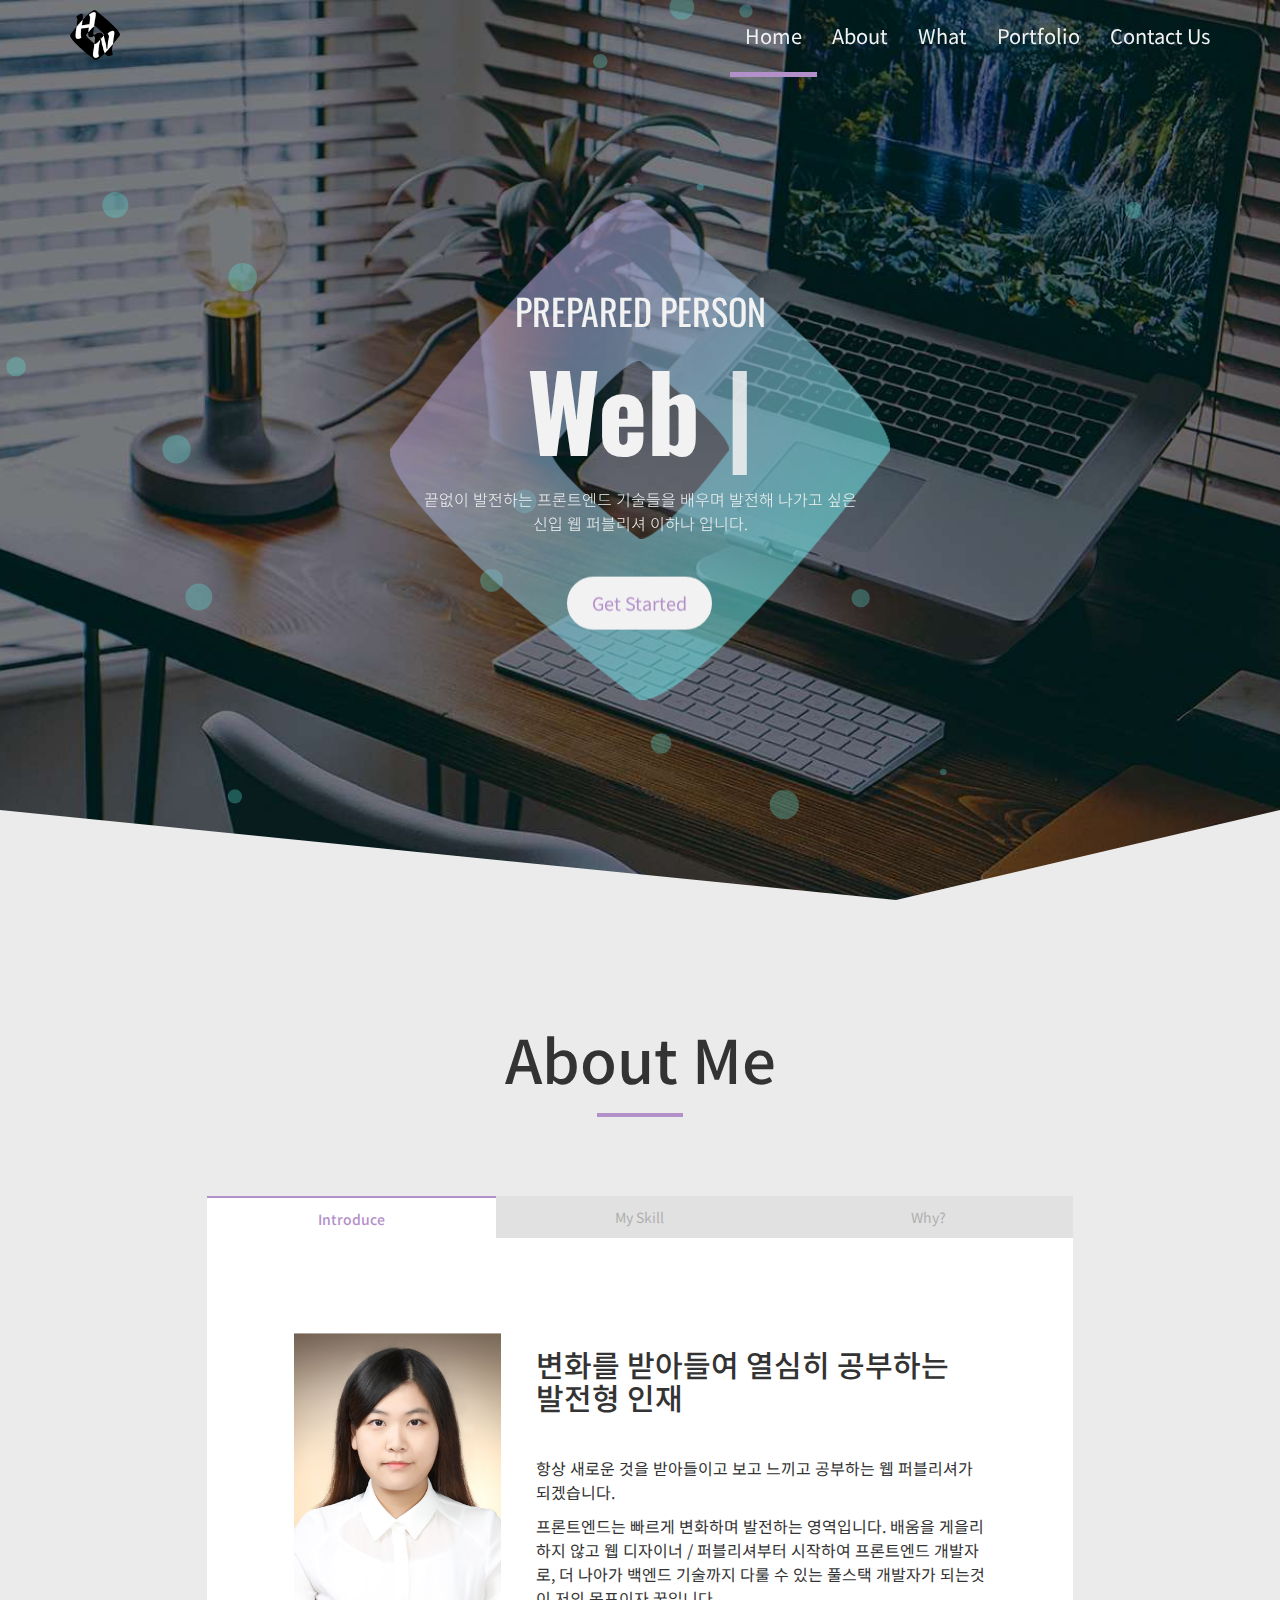
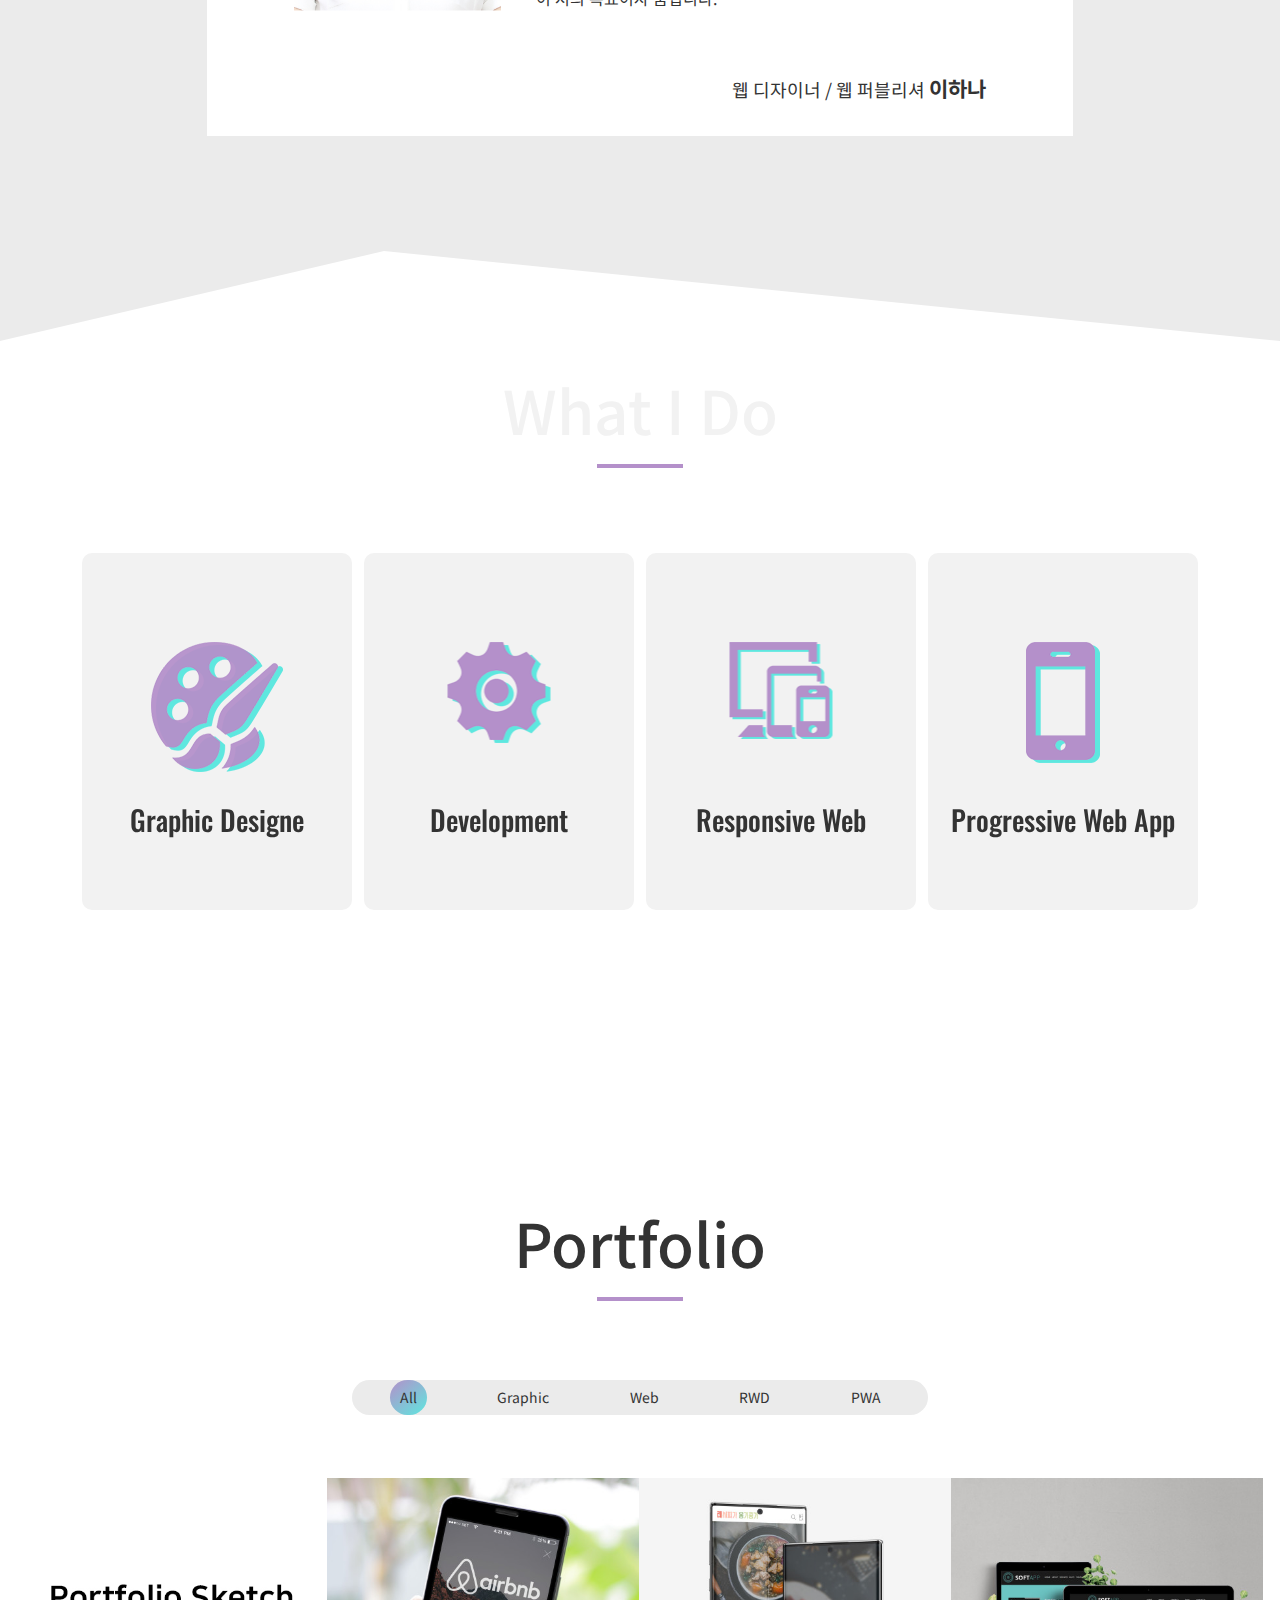
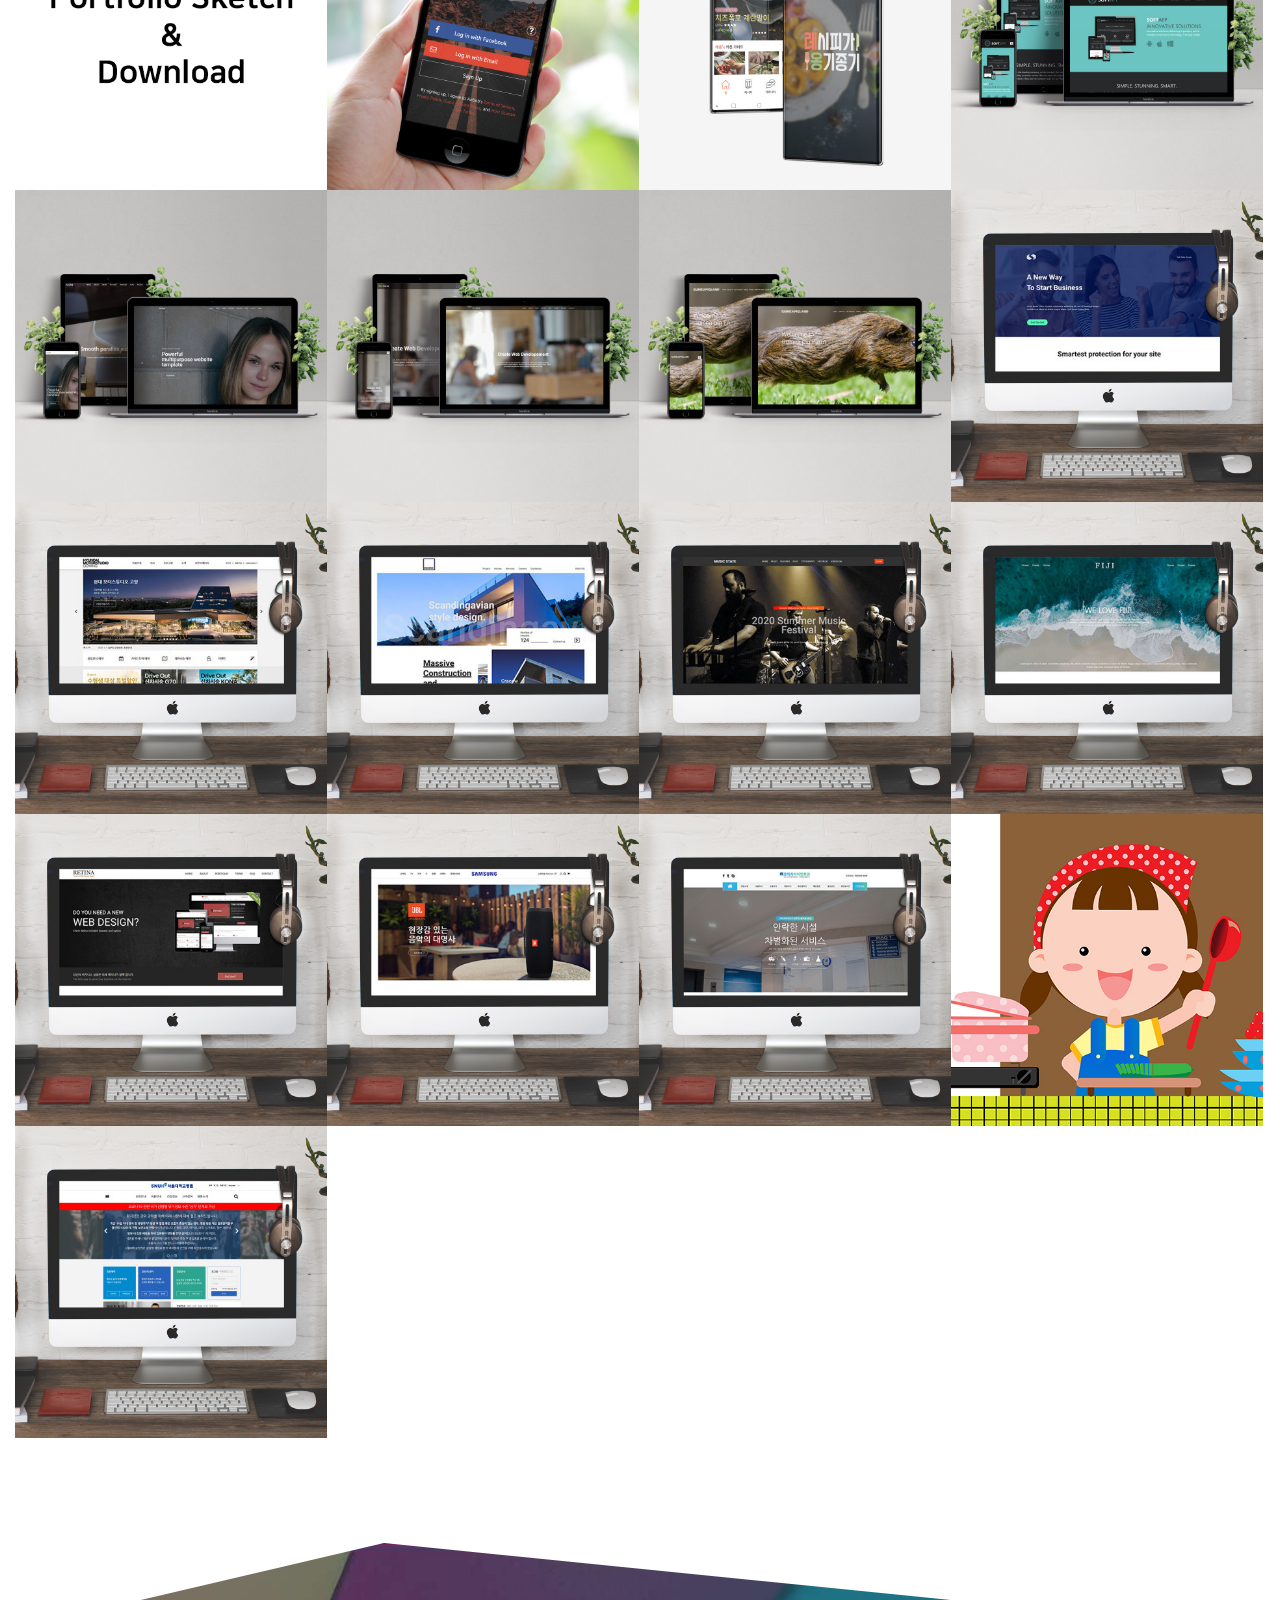
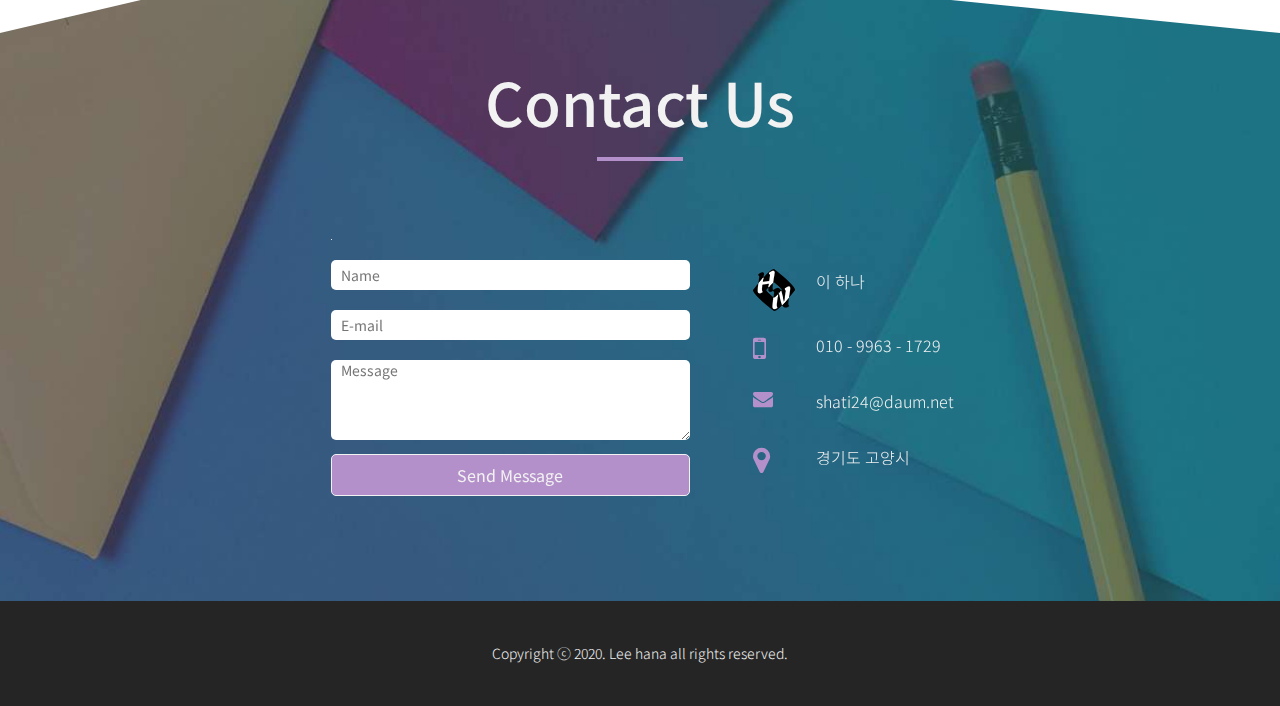
==== html/main.html @ acd7d1dd "MyPortfolio" ====
<!DOCTYPE html>
<html lang="en">

<head>
  <meta charset="UTF-8">
  <meta name="viewport" content="width=device-width, initial-scale=1.0">
  <title>Hana's Portfolio</title>

  <link rel="stylesheet" href="../css/main.css">
  <link rel="stylesheet" href="../css/bootstrap.min.css">
  <link rel="stylesheet" href="../css/font-awesome.min.css">
  <link rel="stylesheet" href="../css/cubeportfolio.min.css">
  <link rel="stylesheet" href="../css/hover-min.css">

</head>

<body data-spy="scroll" data-target="#navi">

  <!-- Navi Area Start -->

  <nav class='navbar navbar-default' id="navi">
    <div class='container'>


      <!-- Brand and mobile Button display -->
      <div class='navbar-header'>

        <!-- Mobile Button Start -->
        <button type='button' class='navbar-toggle collapsed' data-toggle='collapse' data-target='#gnb'>
          <span class='sr-only'>Toggle navigation</span>
          <span class='icon-bar'></span>
          <span class='icon-bar'></span>
          <span class='icon-bar'></span>
        </button>

        <!-- Site Logo Start -->
        <h1><a class='navbar-brand' href='#intro'>HN</a></h1>

      </div>

      <!-- Collect the nav links, forms, and other content for toggling -->
      <div class='collapse navbar-collapse' id='gnb'>

        <ul class='nav navbar-nav navbar-right'>
          <li><a href='#intro'>Home</a></li>
          <li><a href='#about'>About</a></li>
          <li><a href='#what'>What</a></li>
          <li><a href='#portfolio'>Portfolio</a></li>
          <li><a href='#contact'>Contact Us</a></li>
        </ul>

      </div><!-- /.navbar-collapse -->
    </div><!-- /.container-fluid -->
  </nav>

  <!-- Navi Area End -->


  <!-- Intro Area Start -->
  <div id="intro">

    <div id="particles-js"></div>
    <div class="container">
      <div class="text-box">
        <div class="text">
          <h2>PREPARED PERSON</h2>
          <h3>Web<span class="typing"></span></h3>
          <p>끝없이 발전하는 프론트엔드 기술들을 배우며 발전해 나가고 싶은<br>신입 웹 퍼블리셔 이하나 입니다. </p>
          <a href="#about" class="hvr-pop">Get Started</a>
        </div>
        <div class="text-m">
          <h2>PREPARED PERSON</h2>
          <h3>Web<br><span class="typing"></span></h3>
          <p>끝없이 발전하는 프론트엔드 기술들을 배우며 발전해 나가고 싶은<br>신입 웹 퍼블리셔 이하나 입니다. </p>
          <a href="#about" class="hvr-pop">Get Started</a>
        </div>
      </div>
    </div>


    <div class="bottom-path">
      <div class="left"></div>
      <div class="right"></div>
    </div>


  </div> <!-- Intro Area End -->


  <!-- About Area Start -->
  <div id="about">
    <div class="container">
      <h2 class="title">About Me</h2>

      <div class="tab-wrap">

        <ul>
          <li>
            <a href="#" onclick="return false" class="tab1">Introduce</a>
            <div class="tab-content tab-content1">
              <div class="left-box">
                <img src="../images/me.jpg" alt="myphoto">
              </div>
              <div class="right-box">
                <h2>변화를 받아들여 열심히 공부하는<br> 발전형 인재</h2>
                <p>항상 새로운 것을 받아들이고 보고 느끼고 공부하는 웹 퍼블리셔가 되겠습니다.</p>
                <p>프론트엔드는 빠르게 변화하며 발전하는 영역입니다. 배움을 게을리하지 않고 웹 디자이너 / 퍼블리셔부터 시작하여 프론트엔드 개발자로, 더 나아가 백엔드 기술까지 다룰 수 있는 풀스택 개발자가 되는것이 저의 목표이자 꿈입니다.</p>
                <p>
                  웹 디자이너 / 웹 퍼블리셔 <span>이하나</span>
                </p>
              </div>
            </div>
          </li>

          <li>
            <a href="#" onclick="return false" class="tab2">My Skill</a>
            <div class="tab-content tab-content2">
              <ul>
                <li>
                  <div>
                    <div>
                      <img src="../images/photoshop.png" alt="Photoshop-icon">

                      Photoshop
                    </div>

                    <span class="incrementalNumber" set-time="3000" set-text="%" data-value="95"></span>
                  </div>
                  <div class="progress">
                    <div class="progress-bar progress-bar1" role="progressbar" aria-valuenow="95" aria-valuemin="0"
                      aria-valuemax="100" style="width: 95%;">
                      <span class="sr-only">95% Complete</span>
                    </div>
                  </div>
                </li>
                <li>
                  <div>
                    <div>
                      <img src="../images/html5.png" alt="HTML5-icon">HTML5
                    </div> <span class="incrementalNumber" set-time="3000" set-text="%" data-value="85"></span>
                  </div>
                  <div class="progress">
                    <div class="progress-bar progress-bar2" role="progressbar" aria-valuenow="85" aria-valuemin="0"
                      aria-valuemax="100" style="width: 85%;">
                      <span class="sr-only">85% Complete</span>
                    </div>
                  </div>
                </li>
                <li>

                  <div>
                    <div>
                      <img src="../images/css3.png" alt="CSS3-icon">CSS3
                    </div><span class="incrementalNumber" set-time="3000" set-text="%" data-value="85"></span>
                  </div>
                  <div class="progress">
                    <div class="progress-bar progress-bar3" role="progressbar" aria-valuenow="85" aria-valuemin="0"
                      aria-valuemax="100" style="width: 85%;">
                      <span class="sr-only">85% Complete</span>
                    </div>
                  </div>
                </li>
                <li>

                  <div>
                    <div>
                      <img src="../images/jq.png" alt="JQ-icon">JS/JQ
                    </div><span class="incrementalNumber" set-time="3000" set-text="%" data-value="75"></span>
                  </div>
                  <div class="progress">
                    <div class="progress-bar progress-bar4" role="progressbar" aria-valuenow="75" aria-valuemin="0"
                      aria-valuemax="100" style="width: 75%;">
                      <span class="sr-only">75% Complete</span>
                    </div>
                  </div>
                </li>
              </ul>
            </div>
          </li>

          <li>
            <a href="#" onclick="return false" class="tab3">Why?</a>
            <div class="tab-content tab-content3">
              <h2>Why Choos Me?</h2>
              <div>
                <div class="hvr-float">
                  <div class="icon-box">
                    <i class='fa fa-user' aria-hidden='true'></i>
                  </div>
                  <div class="text-box">
                    <h3>성실함</h3>
                    <p>끊임없이 배우는 웹 퍼블리셔가 되겠습니다.</p>
                  </div>
                </div>
                <div class="hvr-float">
                  <div class="icon-box">
                    <i class="fa fa-handshake-o" aria-hidden="true"></i>
                  </div>
                  <div class="text-box">
                    <h3>사교성</h3>
                    <p>모나지 않은 성격으로 모두와 조화롭게 어울립니다.</p>
                  </div>
                </div>
                <div class="hvr-float">
                  <div class="icon-box">
                    <i class="fa fa-sun-o" aria-hidden="true"></i>
                  </div>
                  <h3>긍정적</h3>
                  <p>긍정적인 생각은 곧 넓은 시야를 뜻합니다.</p>
                </div>
              </div>
            </div>
          </li>
        </ul>
      </div>
    </div>
  </div> <!-- About Area End -->


  <!-- What Area Start -->
  <div id="what" class="jarallax">
    <div class="container">
      <h2 class="title">What I Do</h2>
      <div class="contents">
        <div class="box box1 hvr-bob">
          <div class="content-box">
            <div class="img-box">
              <img src="../images/icons1.png" alt="icon1">
            </div>
            <h3>Graphic Designe</h3>
            <p>Adobe Photoshop과 Illustrator를 사용하여 다양한 배너와 로고아이콘 및 웹 사이트 개발 전 시안 작업을 할 수 있습니다.</p>
          </div>
        </div>
        <div class="box box2 hvr-bob">
          <div class="content-box">
            <div class="img-box">
              <img src="../images/icons2.png" alt="icon2">
            </div>
            <h3>Development</h3>
            <p>HTML5를 사용하여 웹 사이트의 구조를 잡고 CSS3로 레이아웃 배치 및 구체적인 디자인을 잡을 수 있습니다. 그리고 Javascript & jQuery 를 사용하여 웹 페이지를 유연하게 조작할 수 있게 합니다.</p>
          </div>
        </div>
        <div class="box box3 hvr-bob">
          <div class="content-box">
            <div class="img-box">
              <img src="../images/icons3.png" alt="icon3">
            </div>
            <h3>Responsive Web</h3>
            <p>Bootstrap을 메인으로 레이아웃을 잡고 CSS의 Media query 기능을 사용하여 데스크탑부터 모바일까지 전기종 호환되는 반응형 웹 사이트를 만들 수 있습니다.</p>
          </div>
        </div>
        <div class="box box4 hvr-bob">
          <div class="content-box">
            <div class="img-box">
              <img src="../images/icons4.png" alt="icon4">
            </div>
            <h3>Progressive Web App</h3>
            <p>뛰어난 브라우저의 성능을 이용하여 앱보다 접근성이 좋으며 설치도 가능한 웹 앱을 만들 수 있습니다.</p>
          </div>
        </div>
      </div>
    </div>

    <div class="top-path">
      <div class="left"></div>
      <div class="right"></div>
    </div>
    <div class="bottom-path">
      <div class="left"></div>
      <div class="right"></div>
    </div>

  </div> <!-- What Area End -->


  <!-- Portfolio Area Start -->
  <div id="portfolio">
    <div class="container-fluid">
      <h2 class="title">Portfolio</h2>

      <!-- Portfolio Menu -->
      <div id="filters-container">
        <div class="cbp-filter-item" data-filter="*">All</div>
        <div class="cbp-filter-item" data-filter=".g1">Graphic</div>
        <div class="cbp-filter-item" data-filter=".g2">Web</div>
        <div class="cbp-filter-item" data-filter=".g3">RWD</div>
        <div class="cbp-filter-item" data-filter=".g4">PWA</div>
      </div>

      <!-- Portfolio Gallery -->
      <div id="grid-container">

        <!-- gallery 00 Portfolio zip -->
        <div class="cbp-item g1">
          <div class="item">
            <img src="../images/portfolio/thumbnail/p00.jpg" alt="Photo0">
            <div class="caption-border">
              <div class="caption-bg">
                <div class="caption">
                  <h3>Portfolio Sketch&Download</h3>
                  <p>포트폴리오 구상도 스케치 이미지 감상 및 완성본 파일을 다운받으실 수 있습니다.</p>
                  <div class="link">
                    <a href="../images/portfolio/graphic/p00.jpg" class="cbp-lightbox" data-filter="Artwork1"
                      data-toggle="tooltip" data-placement="bottom" title="스케치 보기"><i class="fa fa-arrows-alt"
                        aria-hidden="true"></i></a>
                    <a href="https://drive.google.com/drive/folders/15sq3j3yYsKRXncVCGiy40mBu8scGSSAk?usp=sharing" data-toggle="tooltip" data-placement="bottom" title="포트폴리오 다운받기" target="_blank" target="_blank" target="_blank"><i class="fa fa-link"
                        aria-hidden="true"></i></a>
                  </div>
                </div>
              </div>
            </div>
          </div>
        </div>

        <!-- gallery 01 Graphic -->
        <div class="cbp-item g1">
          <div class="item">
            <img src="../images/portfolio/thumbnail/p01.jpg" alt="Photo1">
            <div class="caption-border">
              <div class="caption-bg">
                <div class="caption">
                  <h3>Graphic Design</h3>
                  <p>Adobe Photoshop을 사용하여 제작한 웹앱 메인페이지 디자인</p>
                  <div class="link">
                    <a href="../images/portfolio/graphic/p01.jpg" class="cbp-lightbox" data-filter="Artwork1"
                      data-toggle="tooltip" data-placement="bottom" title="이미지 보기"><i class="fa fa-arrows-alt"
                        aria-hidden="true"></i></a>
                    
                  </div>
                </div>
              </div>
            </div>
          </div>
        </div>

        <!-- gallery 02 PWA -->
        <div class="cbp-item g4">
          <div class="item">
            <img src="../images/portfolio/thumbnail/pwa.jpg" alt="Photo1">
            <div class="caption-border">
              <div class="caption-bg">
                <div class="caption">
                  <h3>Progressive Web App</h3>
                  <p>ID:reon / PW:1234</p>
                  <div class="link">
                    <a href="../images/portfolio/PWA/pwa.jpg" class="cbp-lightbox" data-filter="Artwork1"
                      data-toggle="tooltip" data-placement="bottom" title="이미지 보기"><i class="fa fa-arrows-alt"
                        aria-hidden="true"></i></a>
                    <a href="http://diti13.dothome.co.kr/" data-toggle="tooltip" data-placement="bottom" title="웹 사이트로 이동" target="_blank"><i class="fa fa-link"
                        aria-hidden="true"></i></a>
                  </div>
                </div>
              </div>
            </div>
          </div>
        </div>

        <!-- gallery 03 RWD -->
        <div class="cbp-item g3">
          <div class="item">
            <img src="../images/portfolio/thumbnail/rwd-p4.jpg" alt="Photo1">
            <div class="caption-border">
              <div class="caption-bg">
                <div class="caption">
                  <h3>Responsive Web</h3>
                  <p>SOFTAPP 카피사이트</p>
                  <div class="link">
                    <a href="../images/portfolio/rwd/rwd-p4.jpg" class="cbp-lightbox" data-filter="Artwork1"
                      data-toggle="tooltip" data-placement="bottom" title="이미지 보기"><i class="fa fa-arrows-alt"
                        aria-hidden="true"></i></a>
                    <a href="http://shati24.dothome.co.kr/res-project4" data-toggle="tooltip" data-placement="bottom" title="웹 사이트로 이동" target="_blank" target="_blank" target="_blank"><i class="fa fa-link"
                        aria-hidden="true"></i></a>
                  </div>
                </div>
              </div>
            </div>
          </div>
        </div>

        <!-- gallery 04 RWD  -->
        <div class="cbp-item g3">
          <div class="item">
            <img src="../images/portfolio/thumbnail/rwd-p3.jpg" alt="Photo1">
            <div class="caption-border">
              <div class="caption-bg">
                <div class="caption">
                  <h3>Responsive Web</h3>
                  <p>ASSAN 카피사이트</p>
                  <div class="link">
                    <a href="../images/portfolio/rwd/rwd-p3.jpg" class="cbp-lightbox" data-filter="Artwork1"
                      data-toggle="tooltip" data-placement="bottom" title="이미지 보기"><i class="fa fa-arrows-alt"
                        aria-hidden="true"></i></a>
                    <a href="http://shati24.dothome.co.kr/res-project3" data-toggle="tooltip" data-placement="bottom" title="웹 사이트로 이동" target="_blank" target="_blank" target="_blank"><i class="fa fa-link"
                        aria-hidden="true"></i></a>
                  </div>
                </div>
              </div>
            </div>
          </div>
        </div>

        <!-- gallery 05 RWD  -->
        <div class="cbp-item g3">
          <div class="item">
            <img src="../images/portfolio/thumbnail/rwd-p1.jpg" alt="Photo1">
            <div class="caption-border">
              <div class="caption-bg">
                <div class="caption">
                  <h3>Responsive Web</h3>
                  <p>Alia Corns 카피사이트</p>
                  <div class="link">
                    <a href="../images/portfolio/rwd/rwd-p1.jpg" class="cbp-lightbox" data-filter="Artwork1"
                      data-toggle="tooltip" data-placement="bottom" title="이미지 보기"><i class="fa fa-arrows-alt"
                        aria-hidden="true"></i></a>
                    <a href="http://shati24.dothome.co.kr/res-project1" data-toggle="tooltip" data-placement="bottom" title="웹 사이트로 이동" target="_blank"><i class="fa fa-link"
                        aria-hidden="true"></i></a>
                  </div>
                </div>
              </div>
            </div>
          </div>
        </div>

        <!-- gallery 06 RWD  -->
        <div class="cbp-item g3">
          <div class="item">
            <img src="../images/portfolio/thumbnail/rwd-p2.jpg" alt="Photo1">
            <div class="caption-border">
              <div class="caption-bg">
                <div class="caption">
                  <h3>Responsive Web</h3>
                  <p>SheepLand 커스텀 카피사이트</p>
                  <div class="link">
                    <a href="../images/portfolio/rwd/rwd-p2.jpg" class="cbp-lightbox" data-filter="Artwork1"
                      data-toggle="tooltip" data-placement="bottom" title="이미지 보기"><i class="fa fa-arrows-alt"
                        aria-hidden="true"></i></a>
                    <a href="http://shati24.dothome.co.kr/res-project2" data-toggle="tooltip" data-placement="bottom" title="웹 사이트로 이동" target="_blank"><i class="fa fa-link"
                        aria-hidden="true"></i></a>
                  </div>
                </div>
              </div>
            </div>
          </div>
        </div>


        <!-- gallery 07 web  -->
        <div class="cbp-item g2">
          <div class="item">
            <img src="../images/portfolio/thumbnail/w-g2.jpg" alt="Photo1">
            <div class="caption-border">
              <div class="caption-bg">
                <div class="caption">
                  <h3>Web Site</h3>
                  <p>사선형 디자인 웹 사이트</p>
                  <div class="link">
                    <a href="../images/portfolio/web/w-g2.jpg" class="cbp-lightbox" data-filter="Artwork1"
                      data-toggle="tooltip" data-placement="bottom" title="이미지 보기"><i class="fa fa-arrows-alt"
                        aria-hidden="true"></i></a>
                    <a href="http://shati24.dothome.co.kr/project0/02" data-toggle="tooltip" data-placement="bottom" title="웹 사이트로 이동" target="_blank"><i class="fa fa-link"
                        aria-hidden="true"></i></a>
                  </div>
                </div>
              </div>
            </div>
          </div>
        </div>

        <!-- gallery 08 web  -->
        <div class="cbp-item g2">
          <div class="item">
            <img src="../images/portfolio/thumbnail/w-s1.jpg" alt="Photo1">
            <div class="caption-border">
              <div class="caption-bg">
                <div class="caption">
                  <h3>Web Site</h3>
                  <p>고양모터스 카피 사이트</p>
                  <div class="link">
                    <a href="../images/portfolio/web/w-s1.jpg" class="cbp-lightbox" data-filter="Artwork1"
                      data-toggle="tooltip" data-placement="bottom" title="이미지 보기"><i class="fa fa-arrows-alt"
                        aria-hidden="true"></i></a>
                    <a href="http://shati24.dothome.co.kr/project7" data-toggle="tooltip" data-placement="bottom" title="웹 사이트로 이동" target="_blank"><i class="fa fa-link"
                        aria-hidden="true"></i></a>
                  </div>
                </div>
              </div>
            </div>
          </div>
        </div>



        <!-- gallery 09 web  -->
        <div class="cbp-item g2">
          <div class="item">
            <img src="../images/portfolio/thumbnail/w-p4.jpg" alt="Photo1">
            <div class="caption-border">
              <div class="caption-bg">
                <div class="caption">
                  <h3>Web Site</h3>
                  <p>Massive Home 웹 사이트 카피</p>
                  <div class="link">
                    <a href="../images/portfolio/web/w-p4.jpg" class="cbp-lightbox" data-filter="Artwork1"
                      data-toggle="tooltip" data-placement="bottom" title="이미지 보기"><i class="fa fa-arrows-alt"
                        aria-hidden="true"></i></a>
                    <a href="http://shati24.dothome.co.kr/project4" data-toggle="tooltip" data-placement="bottom" title="웹 사이트로 이동" target="_blank"><i class="fa fa-link"
                        aria-hidden="true"></i></a>
                  </div>
                </div>
              </div>
            </div>
          </div>
        </div>

        <!-- gallery 10 web  -->
        <div class="cbp-item g2">
          <div class="item">
            <img src="../images/portfolio/thumbnail/w-p6.jpg" alt="Photo1">
            <div class="caption-border">
              <div class="caption-bg">
                <div class="caption">
                  <h3>Web Site</h3>
                  <p>Music State 웹 사이트 카피</p>
                  <div class="link">
                    <a href="../images/portfolio/web/w-p6.jpg" class="cbp-lightbox" data-filter="Artwork1"
                      data-toggle="tooltip" data-placement="bottom" title="이미지 보기"><i class="fa fa-arrows-alt"
                        aria-hidden="true"></i></a>
                    <a href="http://shati24.dothome.co.kr/project6" data-toggle="tooltip" data-placement="bottom" title="웹 사이트로 이동" target="_blank"><i class="fa fa-link"
                        aria-hidden="true"></i></a>
                  </div>
                </div>
              </div>
            </div>
          </div>
        </div>

        <!-- gallery 11 web  -->
        <div class="cbp-item g2">
          <div class="item">
            <img src="../images/portfolio/thumbnail/w-g1.jpg" alt="Photo1">
            <div class="caption-border">
              <div class="caption-bg">
                <div class="caption">
                  <h3>Web Site</h3>
                  <p>FIJI 디자인 카피</p>
                  <div class="link">
                    <a href="../images/portfolio/web/w-g1.jpg" class="cbp-lightbox" data-filter="Artwork1"
                      data-toggle="tooltip" data-placement="bottom" title="이미지 보기"><i class="fa fa-arrows-alt"
                        aria-hidden="true"></i></a>
                    <a href="http://shati24.dothome.co.kr/project0/01" data-toggle="tooltip" data-placement="bottom" title="웹 사이트로 이동" target="_blank"><i class="fa fa-link"
                        aria-hidden="true"></i></a>
                  </div>
                </div>
              </div>
            </div>
          </div>
        </div>

        <!-- gallery 12 web  -->
        <div class="cbp-item g2">
          <div class="item">
            <img src="../images/portfolio/thumbnail/w-p7.jpg" alt="Photo1">
            <div class="caption-border">
              <div class="caption-bg">
                <div class="caption">
                  <h3>Web Site</h3>
                  <p>레티나 에이전시 카피사이트</p>
                  <div class="link">
                    <a href="../images/portfolio/web/w-p7.jpg" class="cbp-lightbox" data-filter="Artwork1"
                      data-toggle="tooltip" data-placement="bottom" title="이미지 보기"><i class="fa fa-arrows-alt"
                        aria-hidden="true"></i></a>
                    <a href="http://shati24.dothome.co.kr/project10" data-toggle="tooltip" data-placement="bottom" title="웹 사이트로 이동" target="_blank"><i class="fa fa-link"
                        aria-hidden="true"></i></a>
                  </div>
                </div>
              </div>
            </div>
          </div>
        </div>

        <!-- gallery 13 web  -->
        <div class="cbp-item g2">
          <div class="item">
            <img src="../images/portfolio/thumbnail/w-s3.jpg" alt="Photo1">
            <div class="caption-border">
              <div class="caption-bg">
                <div class="caption">
                  <h3>Web Site</h3>
                  <p>삼성 JBL 사이트 카피</p>
                  <div class="link">
                    <a href="../images/portfolio/web/w-s3.jpg" class="cbp-lightbox" data-filter="Artwork1"
                      data-toggle="tooltip" data-placement="bottom" title="이미지 보기"><i class="fa fa-arrows-alt"
                        aria-hidden="true"></i></a>
                    <a href="http://shati24.dothome.co.kr/project8" data-toggle="tooltip" data-placement="bottom" title="웹 사이트로 이동" target="_blank"><i class="fa fa-link"
                        aria-hidden="true"></i></a>
                  </div>
                </div>
              </div>
            </div>
          </div>
        </div>

        <!-- gallery 14 web  -->
        <div class="cbp-item g2">
          <div class="item">
            <img src="../images/portfolio/thumbnail/w-p5.jpg" alt="Photo1">
            <div class="caption-border">
              <div class="caption-bg">
                <div class="caption">
                  <h3>Web Site</h3>
                  <p>코끼리 이비인후과 사이트 카피</p>
                  <div class="link">
                    <a href="../images/portfolio/web/w-p5.jpg" class="cbp-lightbox" data-filter="Artwork1"
                      data-toggle="tooltip" data-placement="bottom" title="이미지 보기"><i class="fa fa-arrows-alt"
                        aria-hidden="true"></i></a>
                    <a href="http://shati24.dothome.co.kr/project5" data-toggle="tooltip" data-placement="bottom" title="웹 사이트로 이동" target="_blank"><i class="fa fa-link"
                        aria-hidden="true"></i></a>
                  </div>
                </div>
              </div>
            </div>
          </div>
        </div>

        <!-- gallery 15 Graphic -->
        <div class="cbp-item g1">
          <div class="item">
            <img src="../images/portfolio/thumbnail/i00.jpg" alt="Photo1">
            <div class="caption-border">
              <div class="caption-bg">
                <div class="caption">
                  <h3>Graphic Design</h3>
                  <p>Adobe Illustrator를 사용하여 제작한 캐릭터 디자인</p>
                  <div class="link">
                    <a href="../images/portfolio/graphic/i00.jpg" class="cbp-lightbox" data-filter="Artwork1"
                      data-toggle="tooltip" data-placement="bottom" title="이미지 보기"><i class="fa fa-arrows-alt"
                        aria-hidden="true"></i></a>
                    
                  </div>
                </div>
              </div>
            </div>
          </div>
        </div>

        <!-- gallery 16 Graphic -->
        <div class="cbp-item g1">
          <div class="item">
            <img src="../images/portfolio/thumbnail/p02.jpg" alt="Photo1">
            <div class="caption-border">
              <div class="caption-bg">
                <div class="caption">
                  <h3>Graphic Design</h3>
                  <p>Adobe Photoshop 을 사용하여 제작한 서울대학교병원 사이트 시안</p>
                  <div class="link">
                    <a href="../images/portfolio/graphic/p02.png" class="cbp-lightbox" data-filter="Artwork1"
                      data-toggle="tooltip" data-placement="bottom" title="이미지 보기"><i class="fa fa-arrows-alt"
                        aria-hidden="true"></i></a>
                  </div>
                </div>
              </div>
            </div>
          </div>
        </div>
      </div>
    </div>
  </div> <!-- Portfolio Area End -->


  <!-- Contact Area Start -->
  <div id="contact">
    <div class="container">
      <div class="row">
        <h2 class="title">Contact Us</h2>
        <div class="col-lg-7 col-xs-12">
          <form action="" method="POST">
            <fieldset>
              <legend class="screen-hidden">Contact Us</legend>
              <ul>
                <li>
                  <div class="form-group">
                    <label for="input_name">Your Name</label>
                    <input type="text" name="name" id="input_name" placeholder="Name">
                  </div>
                </li>
                <li>
                  <div class="form-group">
                    <label for="input_email">Your Email</label>
                    <input type="email" name="mail" id="input_email" placeholder="E-mail">
                  </div>
                </li>
                <li>
                  <div class="form-group">
                    <label for="">Message</label>
                    <textarea name="msg" id="input_msg" rows="4" placeholder="Message"></textarea>
                  </div>
                </li>
              </ul>
            </fieldset>
            <button class="hvr-bounce-to-right">Send Message</button>
          </form>
        </div>
        <div class="col-lg-5 col-xs-12">
          <div class="name">
            <img src="../images/logo-fotter.png" alt="footer-logo">
            <p>이 하나</p>
          </div>
          <div class="phone">
            <i class="fa fa-mobile" aria-hidden="true"></i>
            <p>010 - 9963 - 1729</p>
            <input type="text" id="myphonenum" value="01099631729" class="form-control">
          </div>
          <div class="email">
            <i class="fa fa-envelope" aria-hidden="true"></i>
            <p>shati24@daum.net</p>
            <input type="text" id="myemailadd" value="shati24@daum.net" class="form-control">
          </div>
          <div class="address">
            <i class="fa fa-map-marker" aria-hidden="true"></i>
            <p>경기도 고양시</p>
          </div>
        </div>
      </div>
    </div>

    <div class="top-path">
      <div class="left"></div>
      <div class="right"></div>
    </div>

  </div> <!-- Contact Area End -->

  <!-- Footer Area Start -->
  <div id="footer">
    Copyright ⓒ 2020. Lee hana all rights reserved.
  </div> <!-- Footer Area End -->

  <script src="../js/jquery-1.9.1.min.js"></script>
  <script src="../js/bootstrap.min.js"></script>
  <script src="../js/incrementalNumber.js"></script>
  <script src="../js/jquery.cubeportfolio.min.js"></script>
  <script src="../js/typeit.min.js"></script>
  <script src="../js/particles.min.js"></script>
  <script src="../js/jarallax.min.js"></script>
  <script src="../js/TweenMax.min.js"></script>
  <script src="../js/main.js"></script>

</body>
</html>
---- css/main.css ----
@charset "utf-8";

@import url(../css/reset.css);



/* ********** 공통영역 선언 ********** */
/* jarallax Call */
.jarallax {
  position: relative;
  z-index: 0;
}

.jarallax>.jarallax-img {
  position: absolute;
  object-fit: cover;
  /* support for plugin https://github.com/bfred-it/object-fit-images */
  font-family: 'object-fit: cover;';
  top: 0;
  left: 0;
  width: 100%;
  height: 100%;
  z-index: -1;
}

body,
body a {
  color: #252525;
}

body {
  overflow-x: hidden;
}

.container,
.container-fluid {
  padding: 105px 0;
}


.title {
  font-size: 6rem;
  font-weight: 500;
  text-align: center;
  position: relative;

  margin-bottom: 105px;
}

.title::after {
  position: absolute;
  bottom: -40%;
  left: 50%;
  transform: translateX(-50%);

  display: block;
  content: '';
  width: 86px;
  height: 4px;
  background-color: #b490ca;
}

/* Path */
/* top */
.top-path {
  position: absolute;
  top: 0;
  width: 100vw;
  display: flex;
}

.top-path .left {
  width: 0;
  height: 0;
  border-top: 10vh solid #ebebeb;
  border-right: 30vw solid transparent;
}

.top-path .right {
  width: 0;
  height: 0;
  border-top: 10vh solid #ebebeb;
  border-left: 70vw solid transparent;
}

/* bottom */
.bottom-path {
  position: absolute;
  bottom: 0;
  width: 100vw;
  display: flex;
}

.bottom-path .left {
  width: 0;
  height: 0;
  border-bottom: 10vh solid #ebebeb;
  border-right: 70vw solid transparent;
}

.bottom-path .right {
  width: 0;
  height: 0;
  border-bottom: 10vh solid #ebebeb;
  border-left: 30vw solid transparent;
}



/* ********** 개별영역 선언 ********** */
/* Navi */
.navbar-default {
  width: 100vw;
  background-color: transparent !important;
  border: transparent !important;
  position: absolute !important;
  top: 0;
  left: 50%;
  transform: translateX(-50%);
  z-index: 10;
}

.navbar .container {
  padding: 0 !important;
}

.navbar>.container .navbar-brand, .navbar>.container-fluid .navbar-brand {
  margin-left: 15px !important;
}

.navbar h1 .navbar-brand {
  width: 50px;
  height: 50px; 
  background: url(../images/logo-top.png) no-repeat center;
  background-size: cover;
  color: transparent !important; margin-top: -10px;
}

#gnb a {
  font-size: 2rem;
  line-height: 42px;
  color: #f2f2f2;
  
  position: relative;
}

#gnb a:hover {
  color: #b490ca;
  

  -webkit-transition: all ease 0.3s;
  -moz-transition: all ease 0.3s;
  -o-transition: all ease 0.3s;
  transition: all ease 0.3s;
}


/* 메뉴 활성화 클래스 */
.fixed {
  width: 100vw;
  position: fixed !important;
  background-color: #00000069 !important;
}


.navbar-default .navbar-nav>.active>a,  
.navbar-default .navbar-nav>.active>a:hover,
.navbar-default .navbar-nav>.active>a:focus {
  background-color: transparent !important;
  border-bottom: 5px solid #b490ca;
}





/* Intro */
#particles-js {width: 100vw; height: 100vh;}

#intro {
  background: url(../images/intro-bg.jpg) no-repeat center;
  background-size: cover;
  height: 100vh;
  position: relative;

  overflow: hidden;
}

#intro .container .text-box {
  position: absolute;
  top: 50%;
  left: 50%;
  transform: translate(-50%, -50%);

  width: 100vh;
  height: 80vh;
  padding-top: 20vh;
  background: url(../images/intro-text-bg.png) no-repeat center;
  text-align: center;
  color: #f2f2f2;
}
#intro .container .text {
  width: 90vw;
  position: absolute;
  top: 50%;
  left: 50%;
  transform: translate(-50%, -50%);
}


#intro .container h2,
#intro .container h3 {
  font-family: 'Oswald', sans-serif;
}

#intro .container h2 {
  font-weight: normal;
  font-size: 3.6rem;
}

#intro .container h3 {
  font-weight: bold;
  font-size: 10.5rem;
  margin-bottom: 21px;
}


#intro .container p {
  font-size: 1.6rem;
  font-weight: 300;
  margin-bottom: 42px;
}

#intro .container a {
  background-color: #f2f2f2;
  padding: 1% 2%;
  border-radius: 50px;
  border: 2px solid #f2f2f2;
  color: #b490ca;
  font-size: 1.8rem;
  text-decoration: none;
}

#intro .container a:hover {
  background: linear-gradient(320deg, rgba(94, 231, 223, 1) 0%, rgba(180, 144, 202, 1) 100%);
  color: #f2f2f2;

  -webkit-transition: all ease 0.5s;
  -moz-transition: all ease 0.5s;
  -o-transition: all ease 0.5s;
  transition: all ease 0.5s;
}

/* intro path */
.text-m {display: none;}

#intro .bottom-path .left,#intro .bottom-path .right {
  border-bottom: 10vh solid #ebebeb;
}



/* About */
#about {
  background-color: #ebebeb;
}
#about .container {
  width: 70%;
}

/* 탭컨텐츠 */
.tab-wrap {
  display: flex;
  padding: 0 10vw;
}

#about ul {
  width: 100%; height: 60vh;
  background-color: #fff;
}


.tab-wrap img {
  height: 100%;

  
  overflow: hidden;
}

.tab-wrap>ul {
  position: relative;
}

.tab-wrap>ul>li {
  float: left;
  width: 33.333333%;
}

.tab-wrap>ul>li>a {
  display: block;
  width: 100%;
  height: 42px;
  line-height: 42px;
  text-align: center;
  background-color: #e1e1e1;
  color: #afafaf;
  text-decoration: none;
}


.tab-wrap .img-box {
  width: 100%;
  height: 100%;
  background-color: #ebebeb;
}

.tab-wrap .img-box img {
  width: 100%; height: auto;
  margin: 10%;
}

.tab-content {
  width: 100%;
  height: 100%;
  position: absolute;
  top: 42px;
  left: 0;
}

.tab-wrap .tab-content1 {
  display: flex; justify-content: space-between;
  padding: 10vh 10%;
}

.tab-wrap .tab-content1 .left-box {
  width: 30%;
  position: relative;
}
.tab-wrap .tab-content1 .left-box img {
  width: 100%; height: auto;
  position: absolute; top: 40%; transform: translateY(-50%);
}

.tab-wrap .tab-content1 .right-box {
  width: 65%;
}

.tab-wrap .tab-content1 h2 {
  font-size: 3rem;
  margin-bottom: 42px;
}

.tab-wrap .tab-content1 p {
  font-size: 1.6rem;
}

.tab-wrap .tab-content1 p:last-child {
  margin-top: 63px;
  font-size: 1.8rem;
  text-align: right;
}

.tab-wrap .tab-content1 p span {
  font-size: 2.1rem;
  font-weight: bold;
}

.tab-wrap .tab-content2 {
  display: none;
  font-size: 2rem;
  padding: 10vh 10%;
}

.tab-wrap .tab-content2>ul {
  width: 100%; height: 100%;
  background-color: transparent !important;
}





.tab-wrap .tab-content2 img {
  width: 36px; height: auto;
  margin: 0 10px 10px;
}

.tab-wrap .tab-content2 li {
  margin-bottom: 36px;
}

.tab-wrap .tab-content2 li>div {
  display: flex;
  justify-content: space-between;
}

.tab-wrap .tab-content2 span {
  text-align: right;
  font-weight: bold;
}


.tab-wrap .tab-content3 {
  display: none;
  flex-direction: column;
}


.tab-wrap .tab-content3 h2 {
  margin: 10% 10% 6vh 10%;
  position: relative;
}
.tab-wrap .tab-content3 h2::after {
  display: block; content: '';
  background-color: #b490ca; width: 20%; height: 4px;
  position: absolute; top: 170%;
}


.tab-wrap .tab-content3>div {
  display: flex; justify-content: space-between;
  text-align: center;
  margin: 0 5%;
}

.tab-wrap .tab-content3>div>div {
  width: 32%;
}



#about .tab-wrap .tab-content3 .icon-box {
  display: block;
  content: '';
  top: 0;
  width: 100px;
  height: 100px;
  margin: auto;
  background-color: #f2f2f2;
  border-radius: 50%;

  position: relative;

  margin-bottom: 21px;
}


.tab-wrap .tab-content3 i {
  position: absolute;
  top: 50%;
  left: 50%;
  transform: translate(-50%, -50%);
  font-size: 5rem;
  color: #b490ca;
}

.tab-wrap .tab-content3 h3 {
  margin-bottom: 42px;
}

/* progressbar */
#about .progress-bar {
  background: linear-gradient(320deg, rgba(94, 231, 223, 1) 0%, rgba(180, 144, 202, 1) 100%);

}

#about li a:hover {
  color: #b490ca;
}

.tab-on {
  background-color: #fff !important;
  border-top: 2px solid #b490ca !important;
  color: #b490ca !important;
  font-weight: 500;
}


/* What */
#what {
  background: url(../images/what-bg.jpg) center top;
  position: relative;
}

#what .container {
  padding: 105px 0 168px;
}

#what .title {
  color: #f2f2f2;
}

#what .contents {
  display: flex;
  justify-content: center;
  flex-wrap: wrap;
}

#what .contents .box {
  background-color: #f2f2f2;
  border-radius: 10px;
  margin: 0.5%;

  position: relative;
  overflow: hidden;
}




#what .contents .content-box {
  width: 270px !important;
  height: 357px !important;
}


#what .contents .content-box .img-box {
  position: absolute;
  top: 25%;
  left: 50%;
  transform: translate(-50%);
}

#what .contents h3 {
  text-align: center;
  font-family: 'Oswald', sans-serif; 
  width: 100%;
  font-size: 2.8rem;
  font-weight: 500;

  position: absolute;
  top: 65%;
  left: 50%;
  transform: translate(-50%);
}

#what .contents h3::after {
  display: none;
  content: '';
  width: 84px;
  height: 4px;
  background-color: #b490ca;
  position: absolute;
  bottom: -21px;
  left: 50%;
  transform: translate(-50%);
}

#what .contents p {
  width: 90%;
  position: absolute;
  top: 100%;
  left: 50%;
  transform: translate(-50%);
  font-size: 1.6rem;
}

#what .contents .box:hover>div h3,
#what .contents .box:hover>div img,
#what .contents .box:hover>div p {
  -webkit-transition: all ease 0.7s;
  -moz-transition: all ease 0.7s;
  -o-transition: all ease 0.7s;
  transition: all ease 0.7s;
}

#what .contents .box:hover>div img {
  display: none;
}

#what .contents .box:hover>div h3 {
  position: absolute;
  top: 15%;
  left: 50%;
  transform: translatex(-50%);
}

#what .contents .box:hover>div h3::after {
  display: block;
}

#what .contents .box:hover>div p {
  position: absolute;
  top: 45%;
  left: 50%;
  transform: translatex(-50%);
}

/* what path */
#what .bottom-path .left {
  border-bottom: 10vh solid #fff;
}
#what .bottom-path .right {
  border-bottom: 10vh solid #fff;
}

/* portfolio */
#portfolio #filters-container {
  display: flex;
  justify-content: space-between;
  width: 45vw;
  height: auto;
  margin: 63px auto;
  text-align: center;
  line-height: 3.5vh;
  background-color: #ebebeb;
  border-radius: 50px;
  padding: 0 3%;

}

#portfolio #filters-container>div {
  cursor: pointer;
  padding: 2px 10px;
}

/* #portfolio #filters-container>div:hover {
  border-radius: 50px; 
  background: rgb(94,231,223);
  background: linear-gradient(320deg, rgba(94,231,223,1) 0%, rgba(180,144,202,1) 100%);
} */

.portfolio-filter-on {
  border-radius: 50px;
  background: rgb(94, 231, 223);
  background: linear-gradient(320deg, rgba(94, 231, 223, 1) 0%, rgba(180, 144, 202, 1) 100%);

}


/* portfolio gallery */
#portfolio .item {
  position: relative;
}

#portfolio .item .caption-border {
  width: 70%;
  height: 70%;
  position: absolute;
  top: 50%;
  left: 50%;
  transform: translate(-50%, -50%);

  opacity: 0;

  background: rgb(94, 231, 223);
  background: linear-gradient(320deg, rgba(94, 231, 223, 1) 0%, rgba(180, 144, 202, 1) 100%);


  -webkit-transition: all ease 0.3s;
  -moz-transition: all ease 0.3s;
  -o-transition: all ease 0.3s;
  transition: all ease 0.3s;
}

#portfolio .item .caption-border .caption-bg {
  width: 87%;
  height: 87%;
  position: absolute;
  top: 50%;
  left: 50%;
  transform: translate(-50%, -50%);
  background-color: #f2f2f2;
}

#portfolio .item .caption {
  text-align: center;
}

#portfolio .item .caption h3 {
  font: 300 2.4rem 'Oswald', sans-serif;;
  padding: 10%;
}

#portfolio .item .caption p {
  font-size: 1.4rem;
  margin-bottom: 15%;
}


#portfolio .item .z p {
  font-size: 1.6rem;
  color: #565656;
  padding: 5%;
}


#portfolio .item .caption .link a {
  font-size: 2rem;
  margin: 5%;
  padding: 5px 11px;
  background-color: #b490ca;
  color: #f2f2f2;
  border: 2px solid #b490ca;
  border-radius: 50%;
}

#portfolio .item .caption .link a:hover {
  color: #b490ca;
  background-color: #f2f2f2;
}

#portfolio .item:hover>div {
  opacity: 1;
}

#portfolio .item:hover img {
  filter: blur(3px);
  transform: scale(1.2);
}

/* cbp btn */
.cbp-popup-lightbox .cbp-popup-prev {
  z-index: 10;
}

/* Contact */
#contact {
  background: url(../images/contact-bg.jpg) top no-repeat;
  background-size: cover;
  color: #f2f2f2;
  position: relative;
}

/* form */
#contact .col-lg-7 .form-group {
  margin: 0;
  color: #252525;
}

#contact .col-lg-7 form {
  margin: 0 5% 0 40%;
}

#contact .col-lg-7 input,
#contact .col-lg-7 textarea,
#contact button,
#contact .col-lg-5>div {
  width: 100%;
}

#contact .col-lg-7 input,
#contact .col-lg-7 textarea {
  border-radius: 5px;
  border: transparent;
  text-indent: 10px;
}

#contact .col-lg-7 input {
  height: 30px;
}

#contact button {
  height: 42px;
  border-radius: 5px;
  border: 1px solid #f2f2f2;
  color: #f2f2f2;
  background-color: #b490ca;
  font-size: 1.6rem;

  -webkit-transition: all ease 0.3s;
  -moz-transition: all ease 0.3s;
  -o-transition: all ease 0.3s;
  transition: all ease 0.3s;
}


#contact .hvr-bounce-to-right:before {
  background: rgb(94, 231, 223);
  background: linear-gradient(90deg, rgba(180, 144, 202, 1) 0%,  rgba(94, 231, 223, 1) 100%);
}

/* contact us */
#contact .col-lg-5 {
  margin-top: 30px;
  display: flex;
  flex-direction: column;
  justify-content: space-between;
  height: 210px;
}

#contact .col-lg-5>div {
  display: flex;
  font-size: 1.6rem;
  font-weight: 300;
}

#contact .col-lg-5>div img {
  margin-right: 21px;
}

#contact .col-lg-5>div i {
  font-size: 2rem;
  color: #b490ca;
  width: 63px;
}

#contact .col-lg-5 div:nth-child(2) i,
#contact .col-lg-5 div:nth-child(4) i {
  font-size: 3rem;
}

#contact .col-lg-5 .phone,
#contact .col-lg-5 .email {
  cursor: pointer;
}

#contact .col-lg-5 .phone:hover,
#contact .col-lg-5 .email:hover {
  font-weight: 400;
  transform: scale(1.03);
}

/* Copy Contact hidden */
#myphonenum,
#myemailadd {
  opacity: 0;
  position: absolute;
  cursor: pointer;

}


/* Path */
#contact .top-path .left {
  border-top: 10vh solid #fff;
}

#contact .top-path .right {
  border-top: 10vh solid #fff;
}

/* footer */
#footer {
  height: 105px;
  line-height: 105px;
  font-weight: 300;
  background-color: #252525;
  color: #f2f2f2;
  text-align: center;
}


/* ******* Media Query ****** */
/* 1200px ~1650px 4line Gallery font size */
@media screen and (min-width:1200px) and (max-width:1650px) {
  #portfolio .item .caption h3 {
    font-size: 2rem;
    padding: 1% 5%;
  }
  #portfolio .item .caption p {
    font-size: 1.5rem;
  }

}

/* 961px ~1215px 3line Gallery font size */
@media screen and (min-width:961px) and (max-width:1215px) {
  #portfolio .item .caption h3 {
    font-size: 2.4rem;
    padding: 8%;
  }
  
  #portfolio .item .caption p {
    font-size: 1.6rem;
    color: #565656;
    padding: 5%;
  }
}

/* ~1920px */
@media screen and (max-width:1920px) {
  #about .container {
    width: 80%;
  }
}

/* 1200px~1600px */

@media screen and (min-width:1200px) and (max-width:1600px) {
  #about .container {
    width: 90%;
  }
}

/* ~1199px */
@media screen and (max-width:1199px) {
  /* 공통영역 */


  /* 개별영역 */
  /* about */
  #about .tab-wrap {padding: 3%;}
  /* #about .col-lg-8 {width: 100%;} */
  
  #about .container {
    width: 100%;
  }

  #what .contents .box {
    margin: 3%;
    cursor: pointer;
  }

  #portfolio .item .caption h3 {
    font-size: 1.8rem;
    padding: 1% 5%;
  }
  #portfolio .item .caption p {
    font-size: 1.4rem;
  }

  #contact .col-lg-7 form {
    margin: 0 5% 0 20%;
  }
  #contact .col-lg-7 {width: 60%;}
  #contact .col-lg-5 {width: 40%;}
}

/* ~991px */
@media screen and (max-width:991px) {
  .tab-wrap .tab-content3 h3 {
    font-size: 2rem;
    margin-bottom: 21px;
  }
  .tab-wrap .tab-content3 p {
    font-size: 1.2rem;
  }
}

/* ~960px */
@media screen and (max-width:960px) {
  /* 공통영역 */


  /* 개별영역 */
  /* about */
  /* #about .tab-wrap {padding: 0;}
  #about .col-lg-8 {width: 120% ;}
  #about .col-lg-4 {width: 80%; height: auto;}
  #about .tab-content {padding: 8%;} */

  #what .contents .box {
    margin: 3%;
  }

  .tab-wrap .tab-content1 h2 {
    font-size: 2.4rem;
    margin-bottom: 36px;
  }
  
  .tab-wrap .tab-content1 p {
    font-size: 1.4rem;
  }
  
  
  #portfolio .item .caption h3 {
    font-size: 1.8rem;
    padding: 6% 5% 3%;
  }
  #portfolio .item .caption p {
    font-size: 1.4rem;
  }

  #contact .col-lg-7 {width: 50%;}
  #contact .col-lg-5 {width: 50%;}
  #contact .col-lg-7 form {margin: 0 5% 0 10%;}
}

/* ~768px */
@media screen and (max-width:768px) {

  /* 개별영역 */
  /* mobile navi */
  .navbar-default {width: 100vw;}
  .container-fluid>.navbar-collapse, .container-fluid>.navbar-header, .container>.navbar-collapse, .container>.navbar-header {
    margin: 0 3% !important;
  }
  .navbar-default .navbar-toggle {
    background-color: #f2f2f29c;
    margin-top: 15px;
  }

  .navbar-default .navbar-toggle .icon-bar {
    background-color: #252525;
  }

  #gnb a {
    font-size: 1.4rem;
    line-height: 21px;
    text-align: center;
  }
  #navi .container {
    background-color: #00000069;
  }
  .fixed {
    background-color: transparent !important;
  }



  .navbar-default .navbar-nav>.active>a,  
  .navbar-default .navbar-nav>.active>a:hover,
  .navbar-default .navbar-nav>.active>a:focus {
  background-color: transparent !important;
  background-color: #b490cad2 !important;
  border-color: transparent !important;
}
#gnb a:hover {
  color: #fff;
  background-color: #b490ca49;
  

  -webkit-transition: all ease 0.3s;
  -moz-transition: all ease 0.3s;
  -o-transition: all ease 0.3s;
  transition: all ease 0.3s;
}

  /* about */
 
  .tab-wrap .tab-content1 .left-box {display: none;}
  .tab-wrap .tab-content1 .right-box {width: 100%;}
  .tab-wrap .tab-content1 p {font-size: 1.4rem; margin-bottom: 21px;}
  .tab-wrap .tab-content1 p:last-child { font-size: 1.6rem; margin-top: 36px;}
  .tab-wrap .tab-content1:last-child p span{ font-size: 1.8rem;}


  .tab-wrap .tab-content3>div {
    display: flex; flex-direction: column; 
  }
  .tab-wrap .tab-content3>div>div {
    width: 100%;
    display: flex; justify-content: space-between;
    margin-bottom: 3vh;
  }
  .tab-wrap .tab-content3 .icon-box {
    width: 30%;
  }
  .tab-wrap .tab-content3 .text-box {
    width: 70%;
    text-align-last: left;
  }

  /* what */
  #what .contents .box {margin: 3%;}

  /* portfolio */
  #portfolio .item .caption h3 {
    font-size: 1.8rem;
    padding: 6% 5% 3%;
  }

  #portfolio #filters-container {
    width: 80vw;
  }

  #contact .col-lg-7 {width: 60%;}
  #contact .col-lg-5 {width: 40%;}
  #contact .col-lg-7 form {margin: 0 5% 0 10%;}

}

/* ~731px about flex*/
@media screen and (max-width:731px){

  /* intro */
  #intro .container h2 {
    font-size: 3rem;
  }
  
  #intro .container h3 {
    font-size: 9rem;
    margin-bottom: 21px;
  }
  
  #intro .container p {
    font-size: 1.4rem;
    margin-bottom: 42px;
  }

  /* about */
  #about .tab-wrap {display: block; height: auto;}
 
}

/* ~608px */
@media screen and (max-width:596px) {

  #intro .text {display: none;}
  #intro .text-m {display: block;}
}

/* 596px portfolio */ 
@media screen and (max-width:596px) {
  #portfolio .item .caption h3 {
    font-size: 2.4rem; padding: 10%;
  }
  #portfolio .item .caption p {font-size: 1.6rem; padding: 4%;}
}

/* ~560px */
@media screen and (max-width:560px) {

  /* 개별영역 */



  /* about */
  

  /* contact */
  #contact .col-xs-12 {
    float: none;
  }
  #contact .col-lg-7 {width: 80%; margin: 0 10% 10%;}
  #contact .col-lg-5 {width: 40%; margin: 0 30%;}
}

/* ~550px */
@media screen and (max-width:550px) {

  /* 개별영역 */



  /* about */
  

  /* contact */
  #contact .col-xs-12 {
    float: none;
  }
  #contact .col-lg-7 {width: 80%; margin: 0 10% 10%;}
  #contact .col-lg-5 {width: 50%; margin: 0 25%;}
}

/* ~424px */
@media screen and (max-width:550px) {

  /* 개별영역 */



  /* about */
  

  /* contact */
  #contact .col-lg-7 {width: 80%; margin: 0 10% 10%;}
  #contact .col-lg-5 {width: 60%; margin: 0 20%;}
}
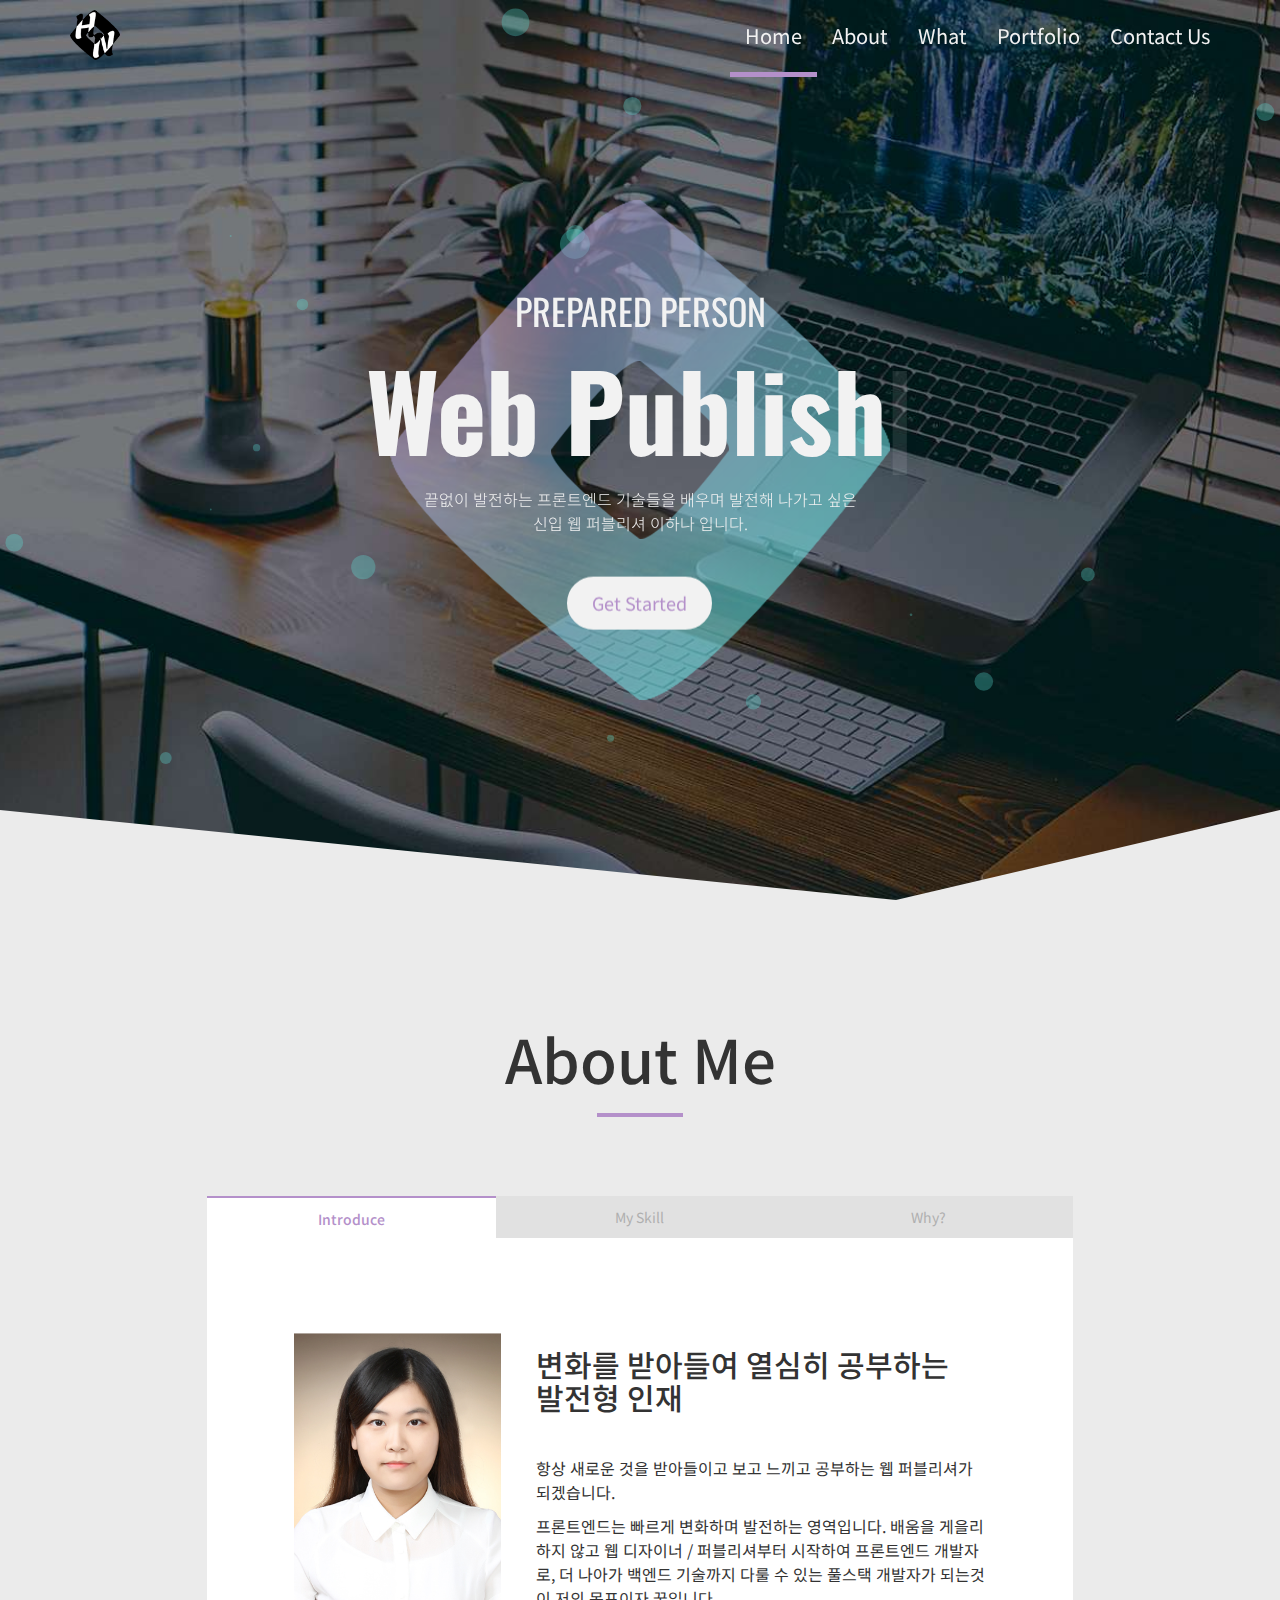
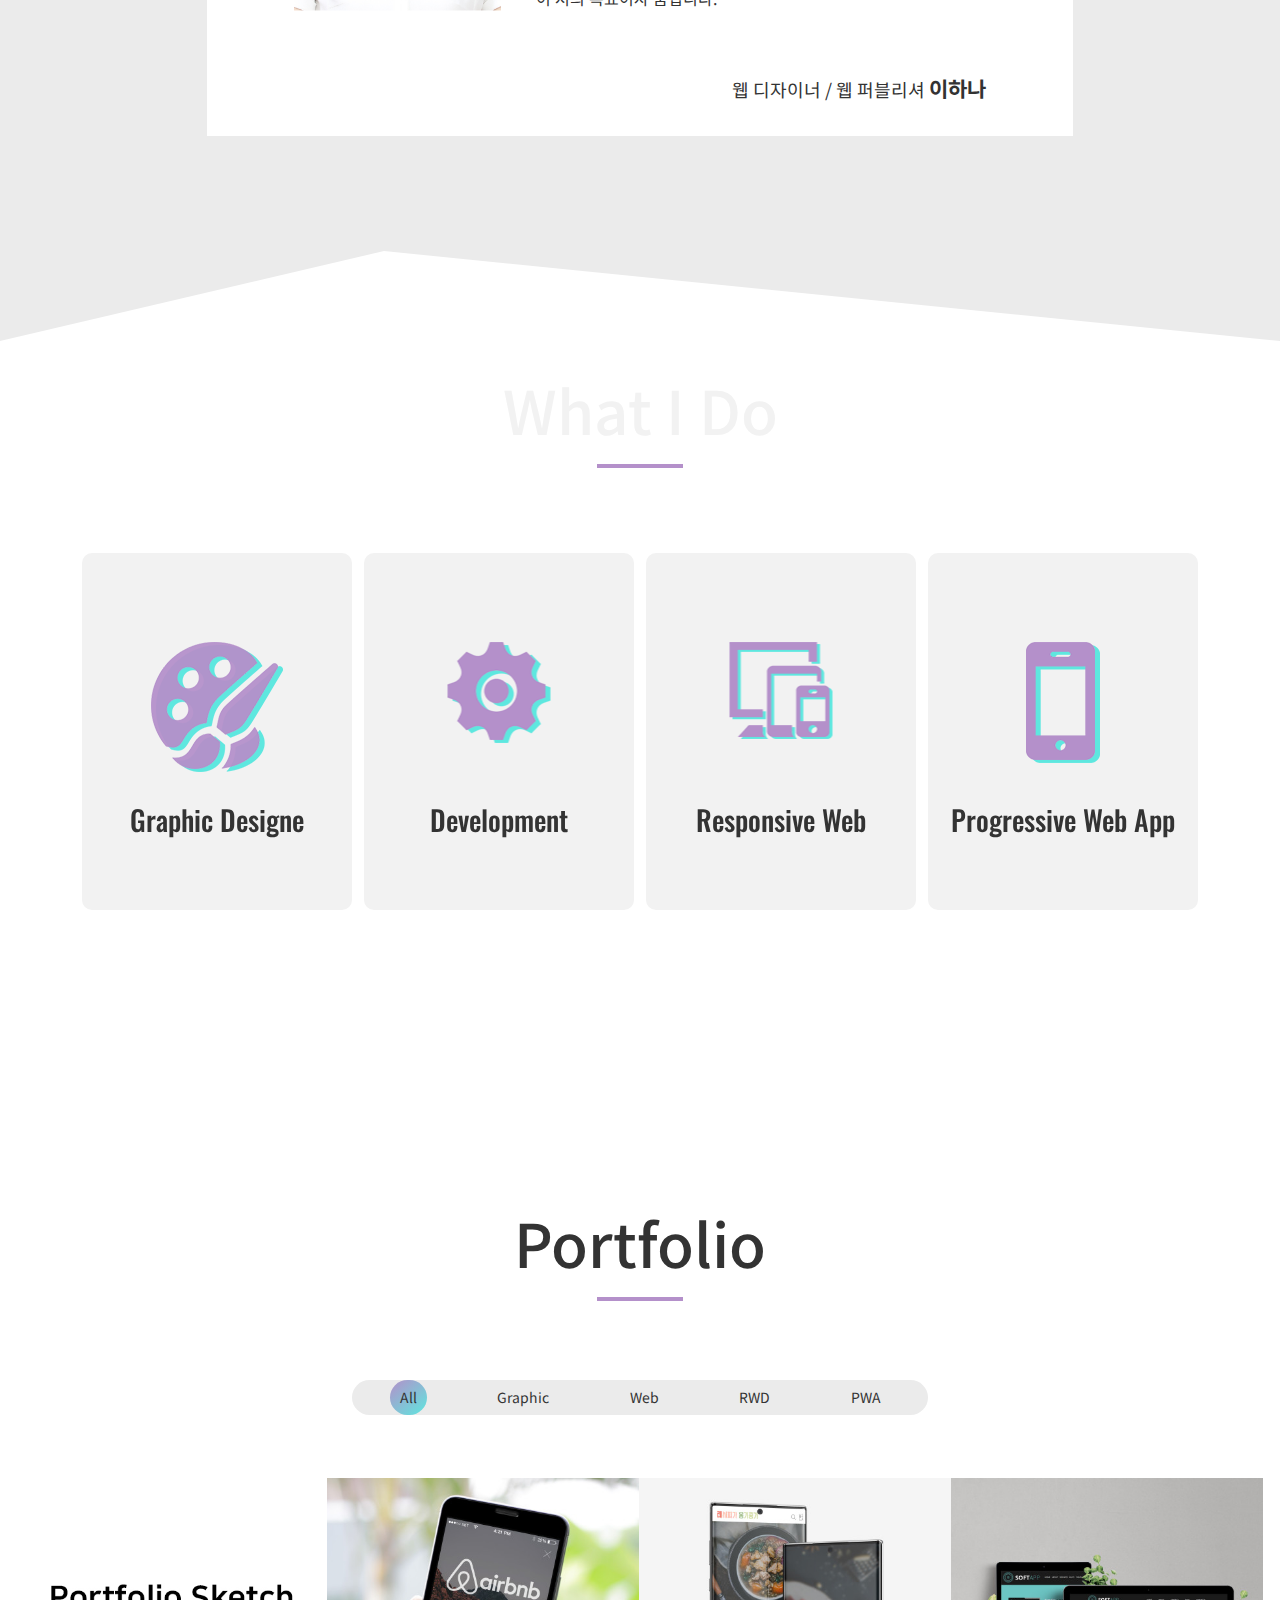
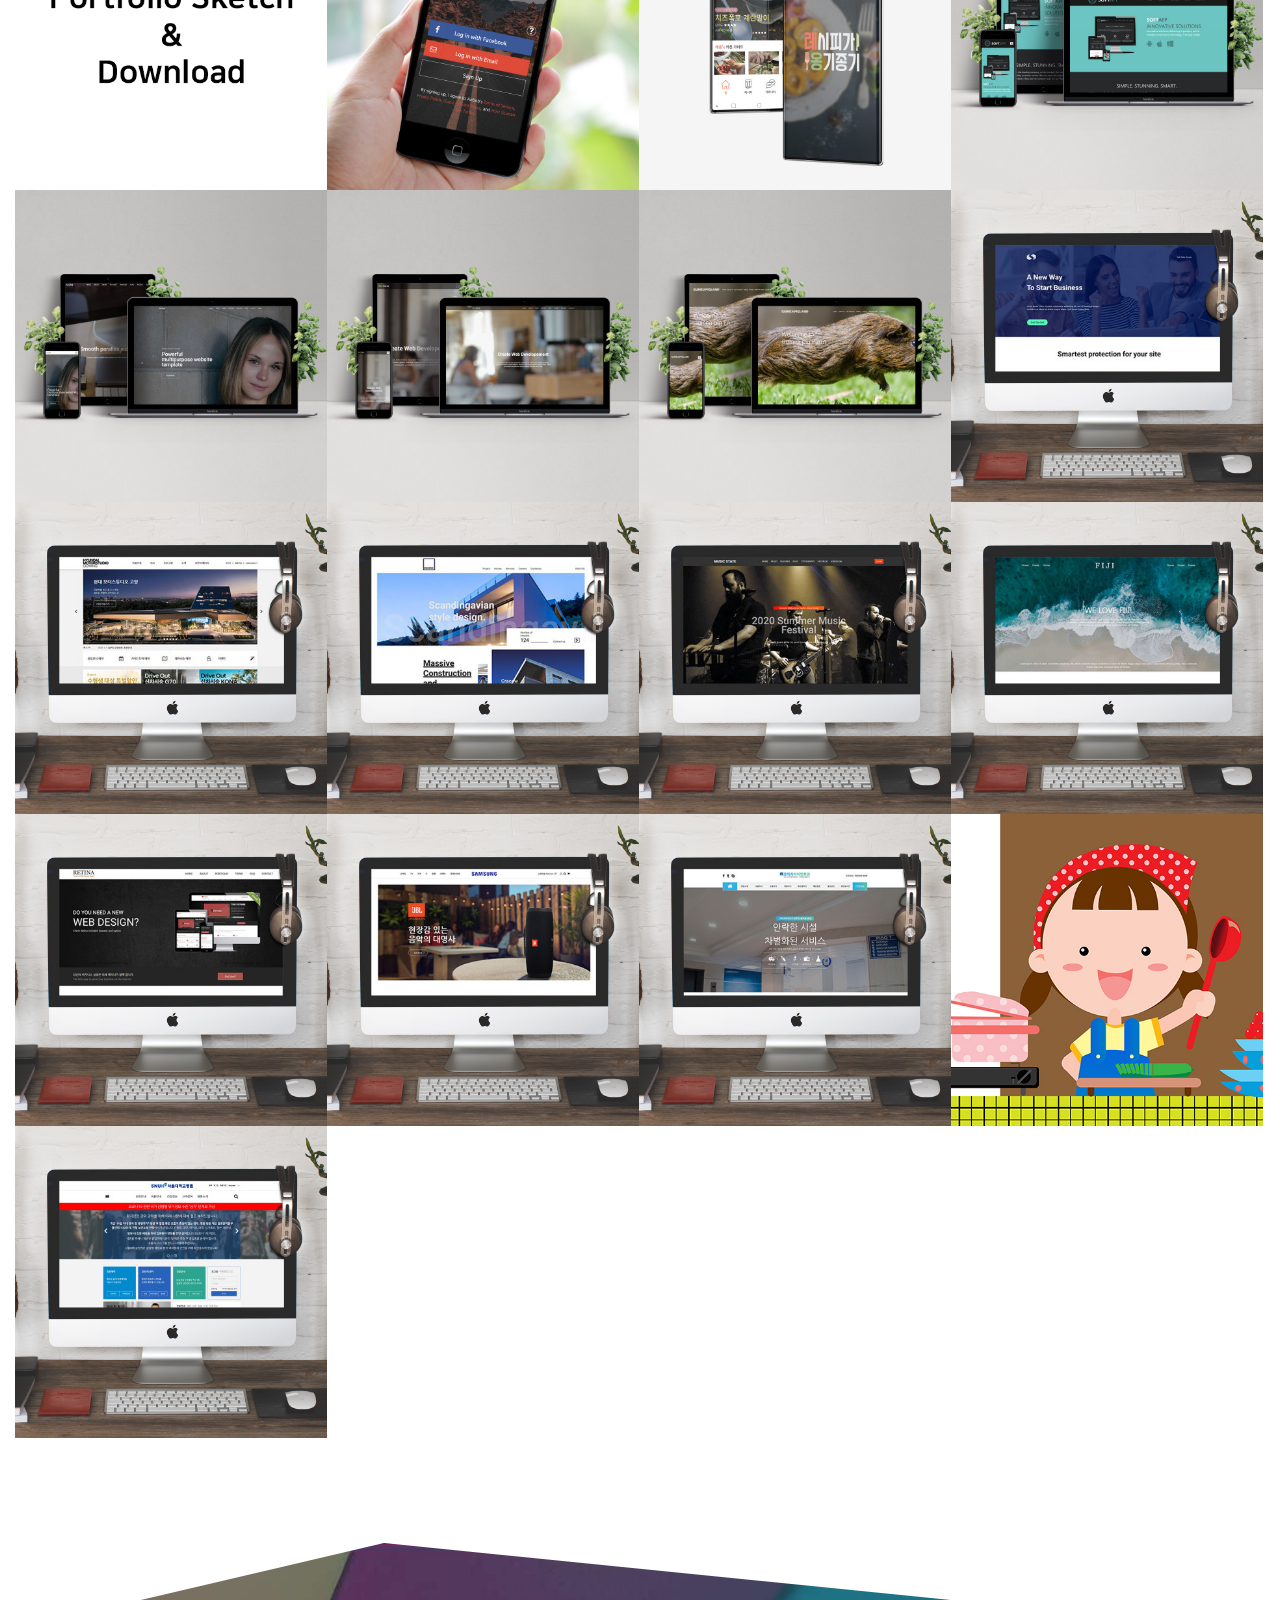
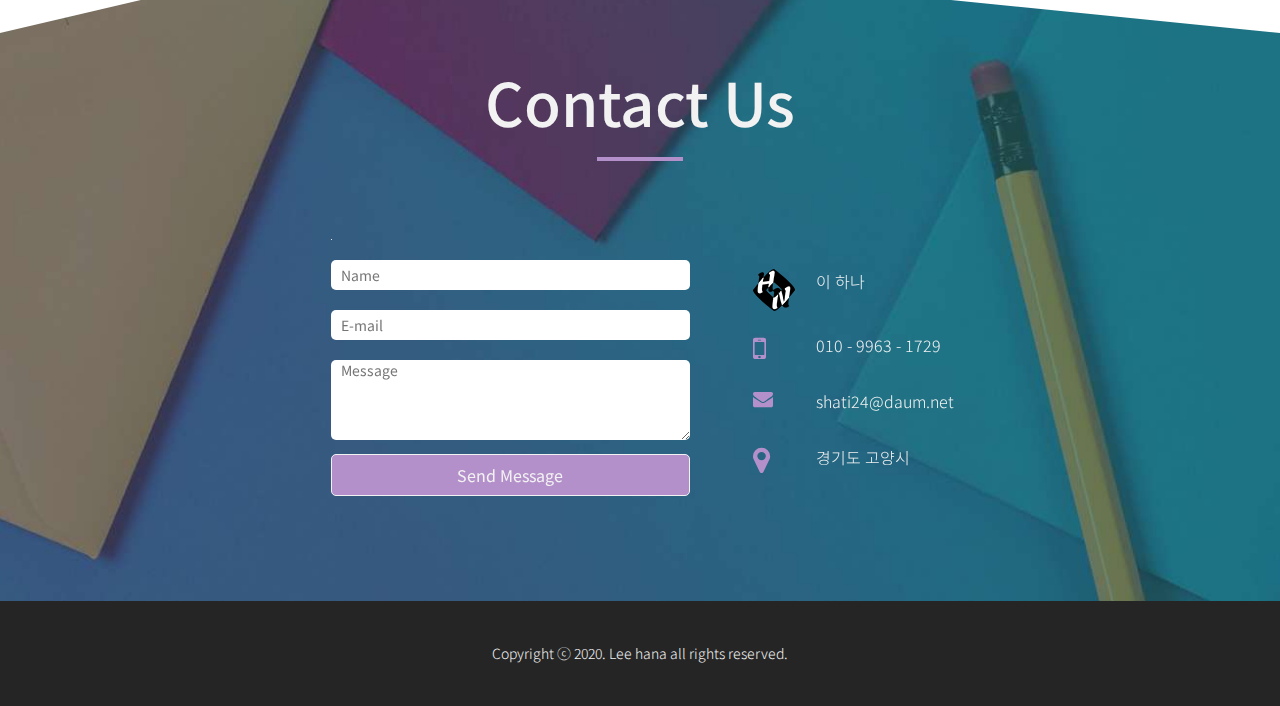
==== commit d94d7f91: "Update main.html" ====
--- a/html/main.html
+++ b/html/main.html
@@ -303,7 +303,7 @@
                     <a href="../images/portfolio/graphic/p00.jpg" class="cbp-lightbox" data-filter="Artwork1"
                       data-toggle="tooltip" data-placement="bottom" title="스케치 보기"><i class="fa fa-arrows-alt"
                         aria-hidden="true"></i></a>
-                    <a href="https://drive.google.com/drive/folders/15sq3j3yYsKRXncVCGiy40mBu8scGSSAk?usp=sharing" data-toggle="tooltip" data-placement="bottom" title="포트폴리오 다운받기" target="_blank" target="_blank" target="_blank"><i class="fa fa-link"
+                    <a href="https://github.com/shati24-git/shati24-git.git" data-toggle="tooltip" data-placement="bottom" title="포트폴리오 다운받기" target="_blank" target="_blank" target="_blank"><i class="fa fa-link"
                         aria-hidden="true"></i></a>
                   </div>
                 </div>
@@ -746,4 +746,4 @@
   <script src="../js/main.js"></script>
 
 </body>
-</html>+</html>
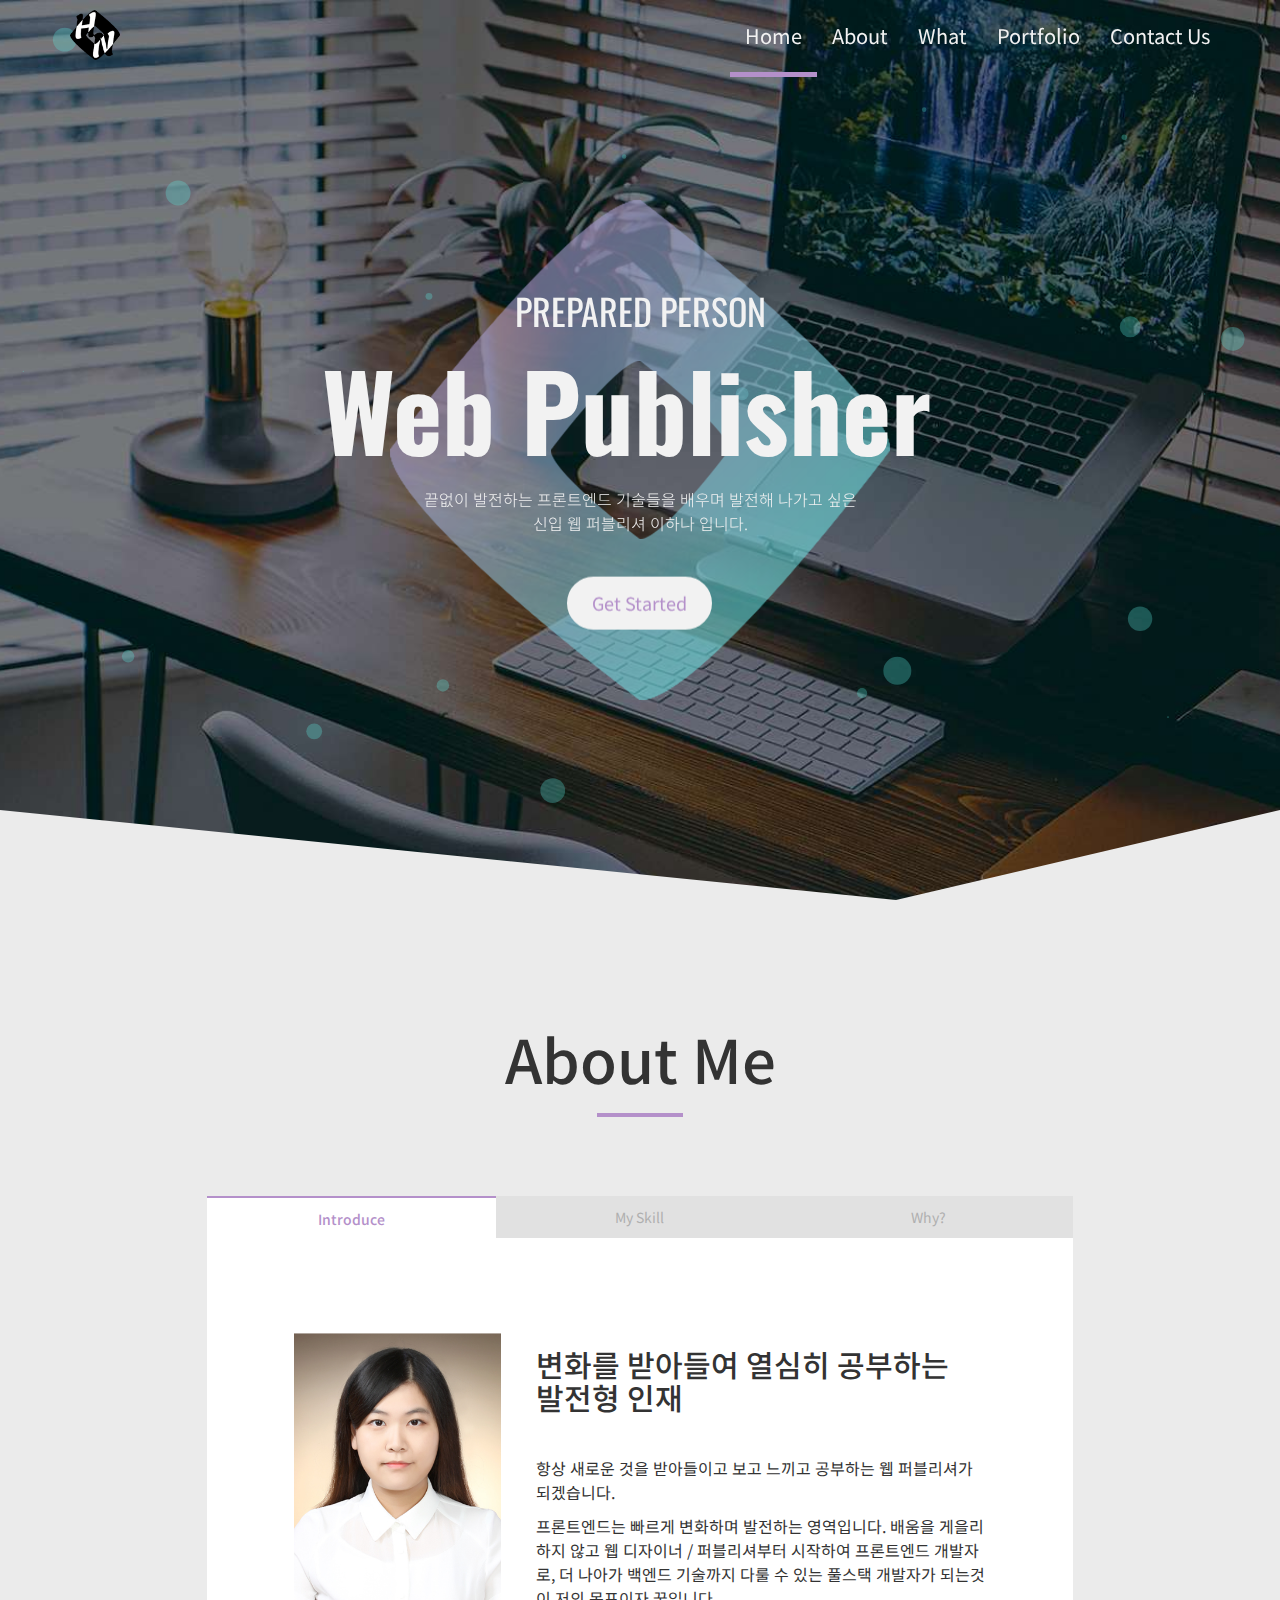
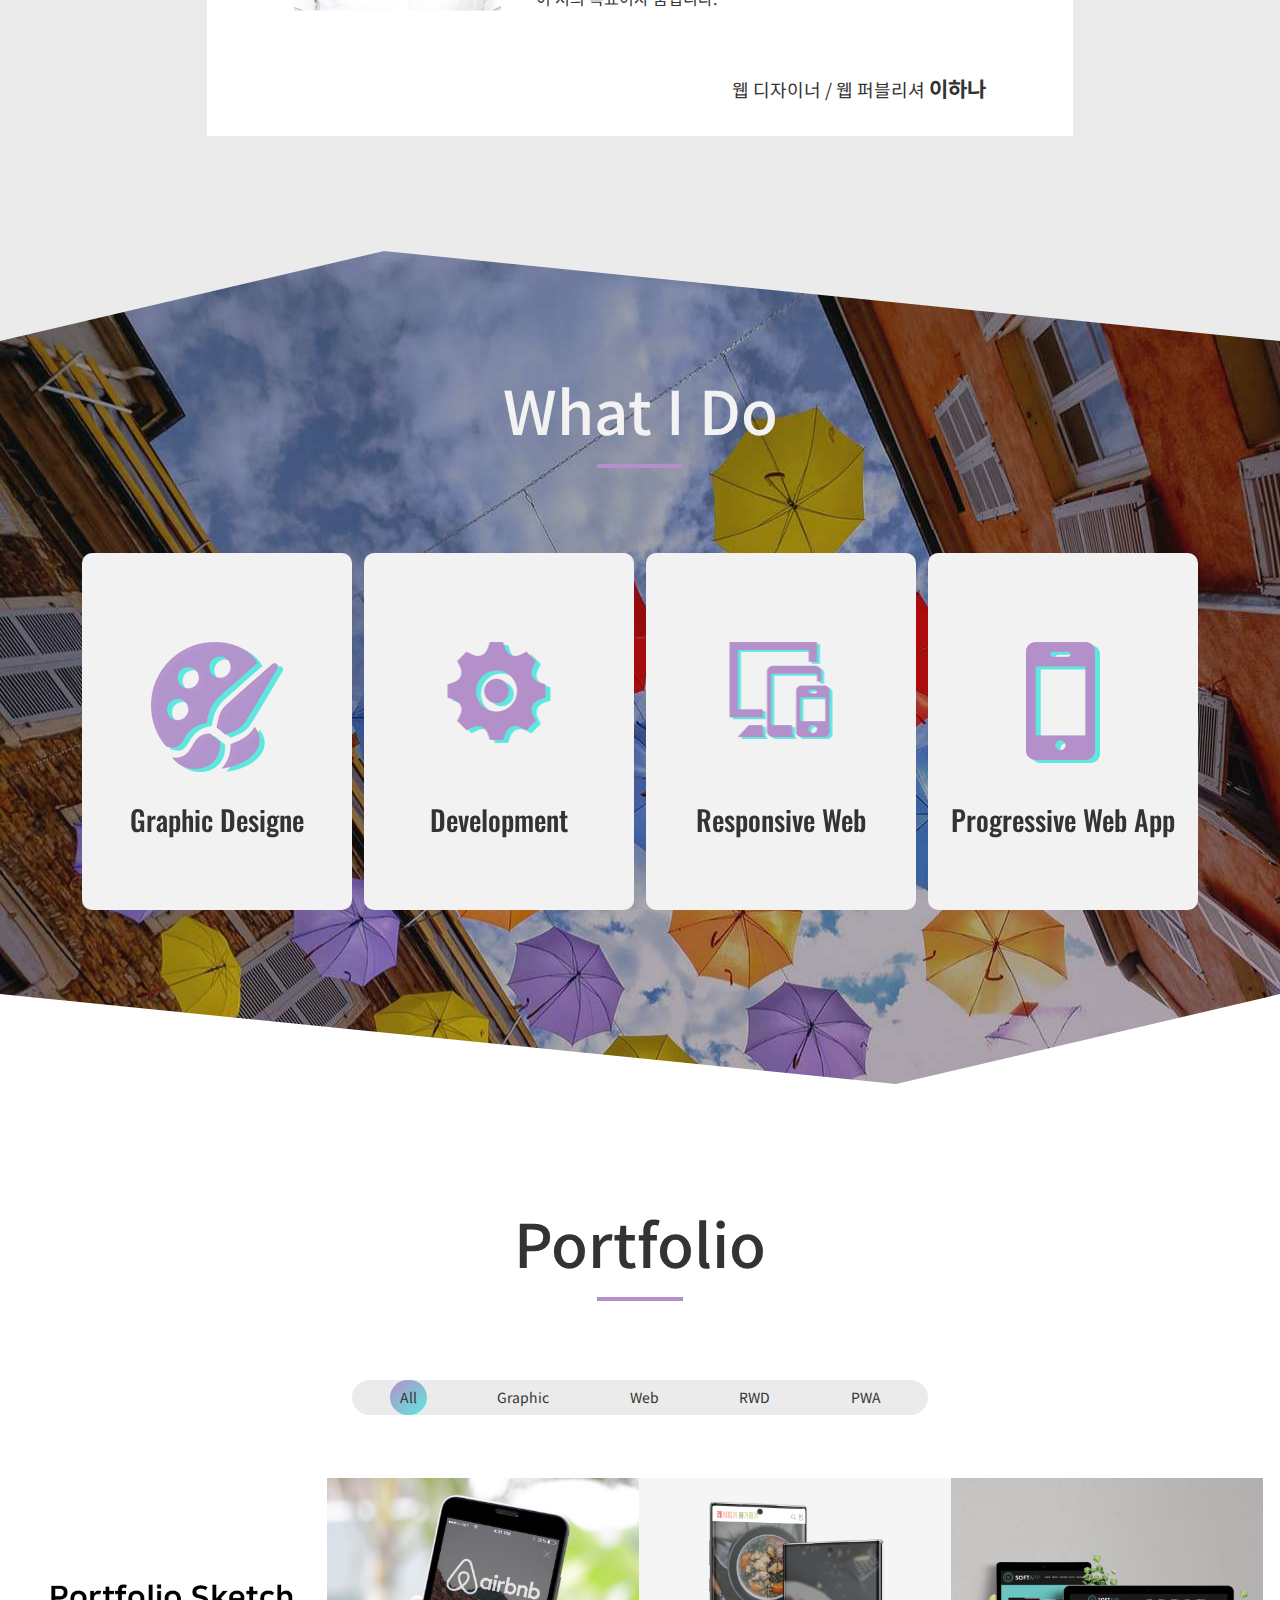
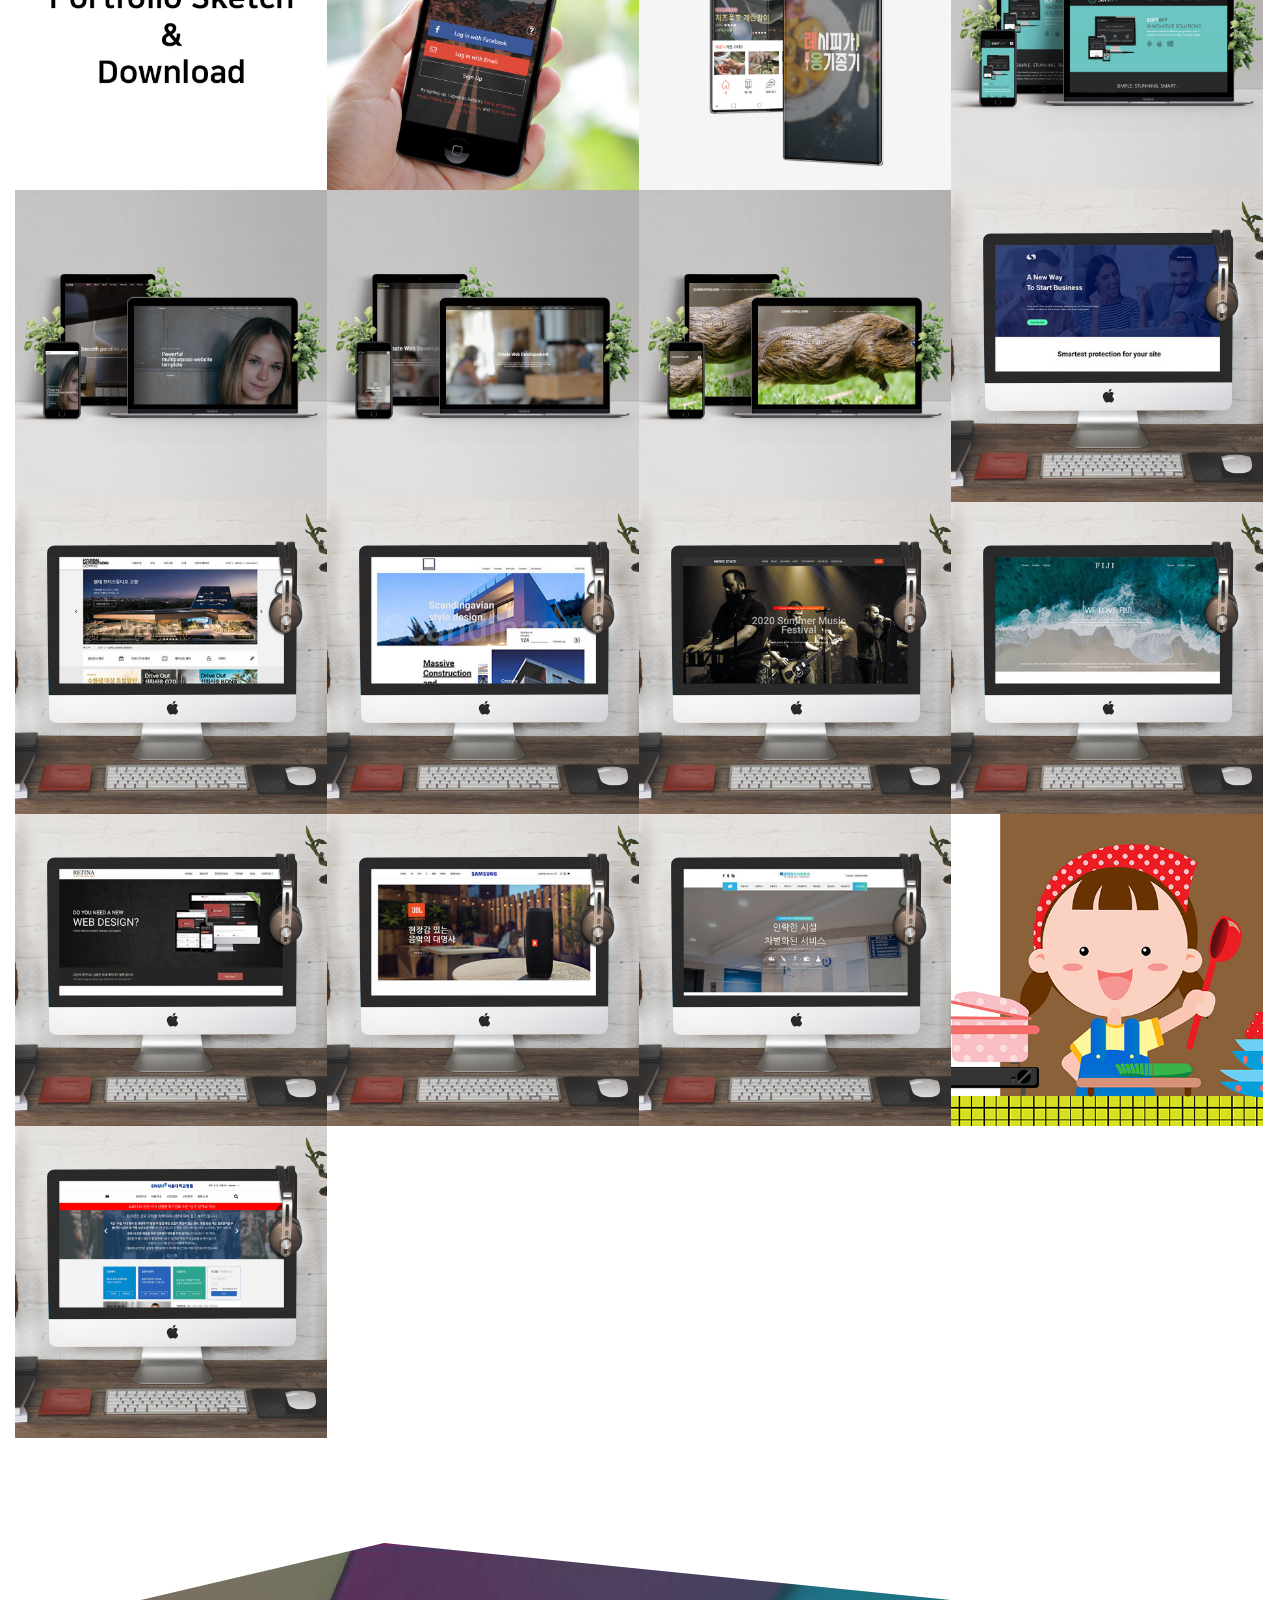
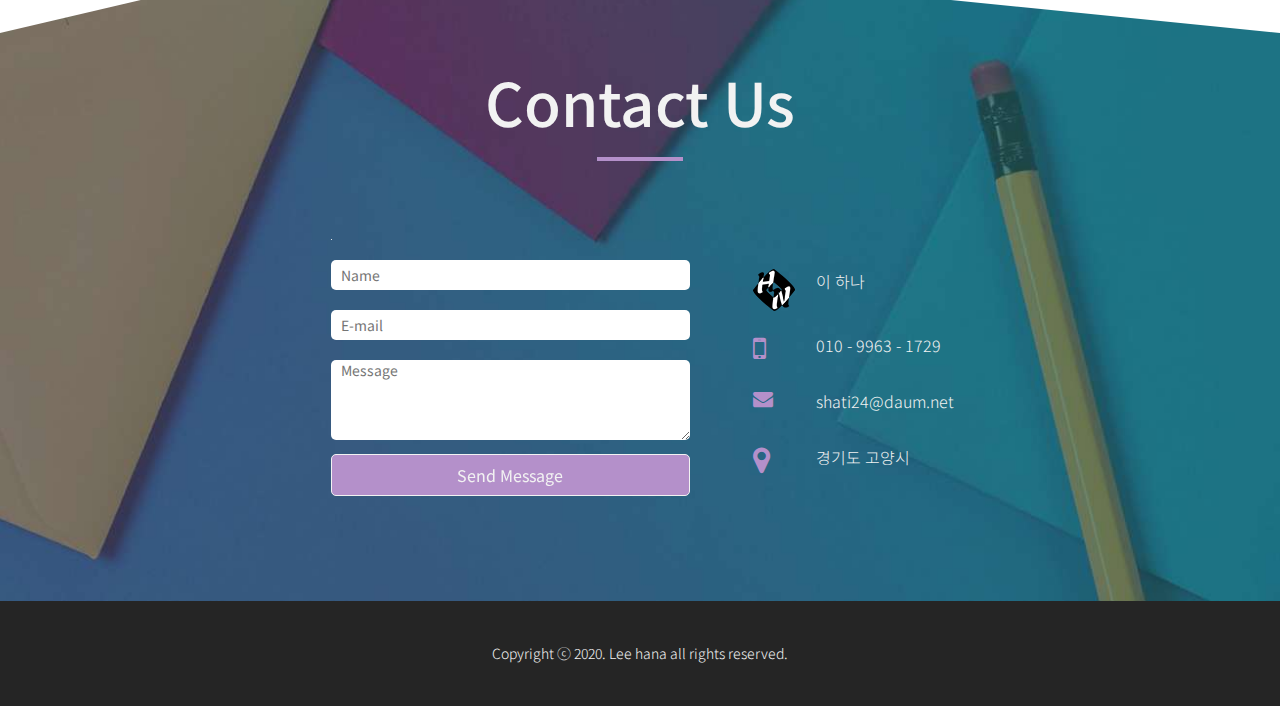
==== commit 347c059a: "pwq_reon 링크변경" ====
--- a/html/main.html
+++ b/html/main.html
@@ -14,10 +14,8 @@
 
 </head>
 
-<body data-spy="scroll" data-target="#navi">
-
+<body data-spy="scroll" data-target="#navi"> 
   <!-- Navi Area Start -->
-
   <nav class='navbar navbar-default' id="navi">
     <div class='container'>
 
@@ -218,7 +216,8 @@
 
 
   <!-- What Area Start -->
-  <div id="what" class="jarallax">
+  <!-- <div id="what" class="jarallax"> -->
+  <div id="what">
     <div class="container">
       <h2 class="title">What I Do</h2>
       <div class="contents">
@@ -346,7 +345,7 @@
                     <a href="../images/portfolio/PWA/pwa.jpg" class="cbp-lightbox" data-filter="Artwork1"
                       data-toggle="tooltip" data-placement="bottom" title="이미지 보기"><i class="fa fa-arrows-alt"
                         aria-hidden="true"></i></a>
-                    <a href="http://diti13.dothome.co.kr/" data-toggle="tooltip" data-placement="bottom" title="웹 사이트로 이동" target="_blank"><i class="fa fa-link"
+                    <a href="http://shati24.dothome.co.kr/" data-toggle="tooltip" data-placement="bottom" title="웹 사이트로 이동" target="_blank"><i class="fa fa-link"
                         aria-hidden="true"></i></a>
                   </div>
                 </div>
